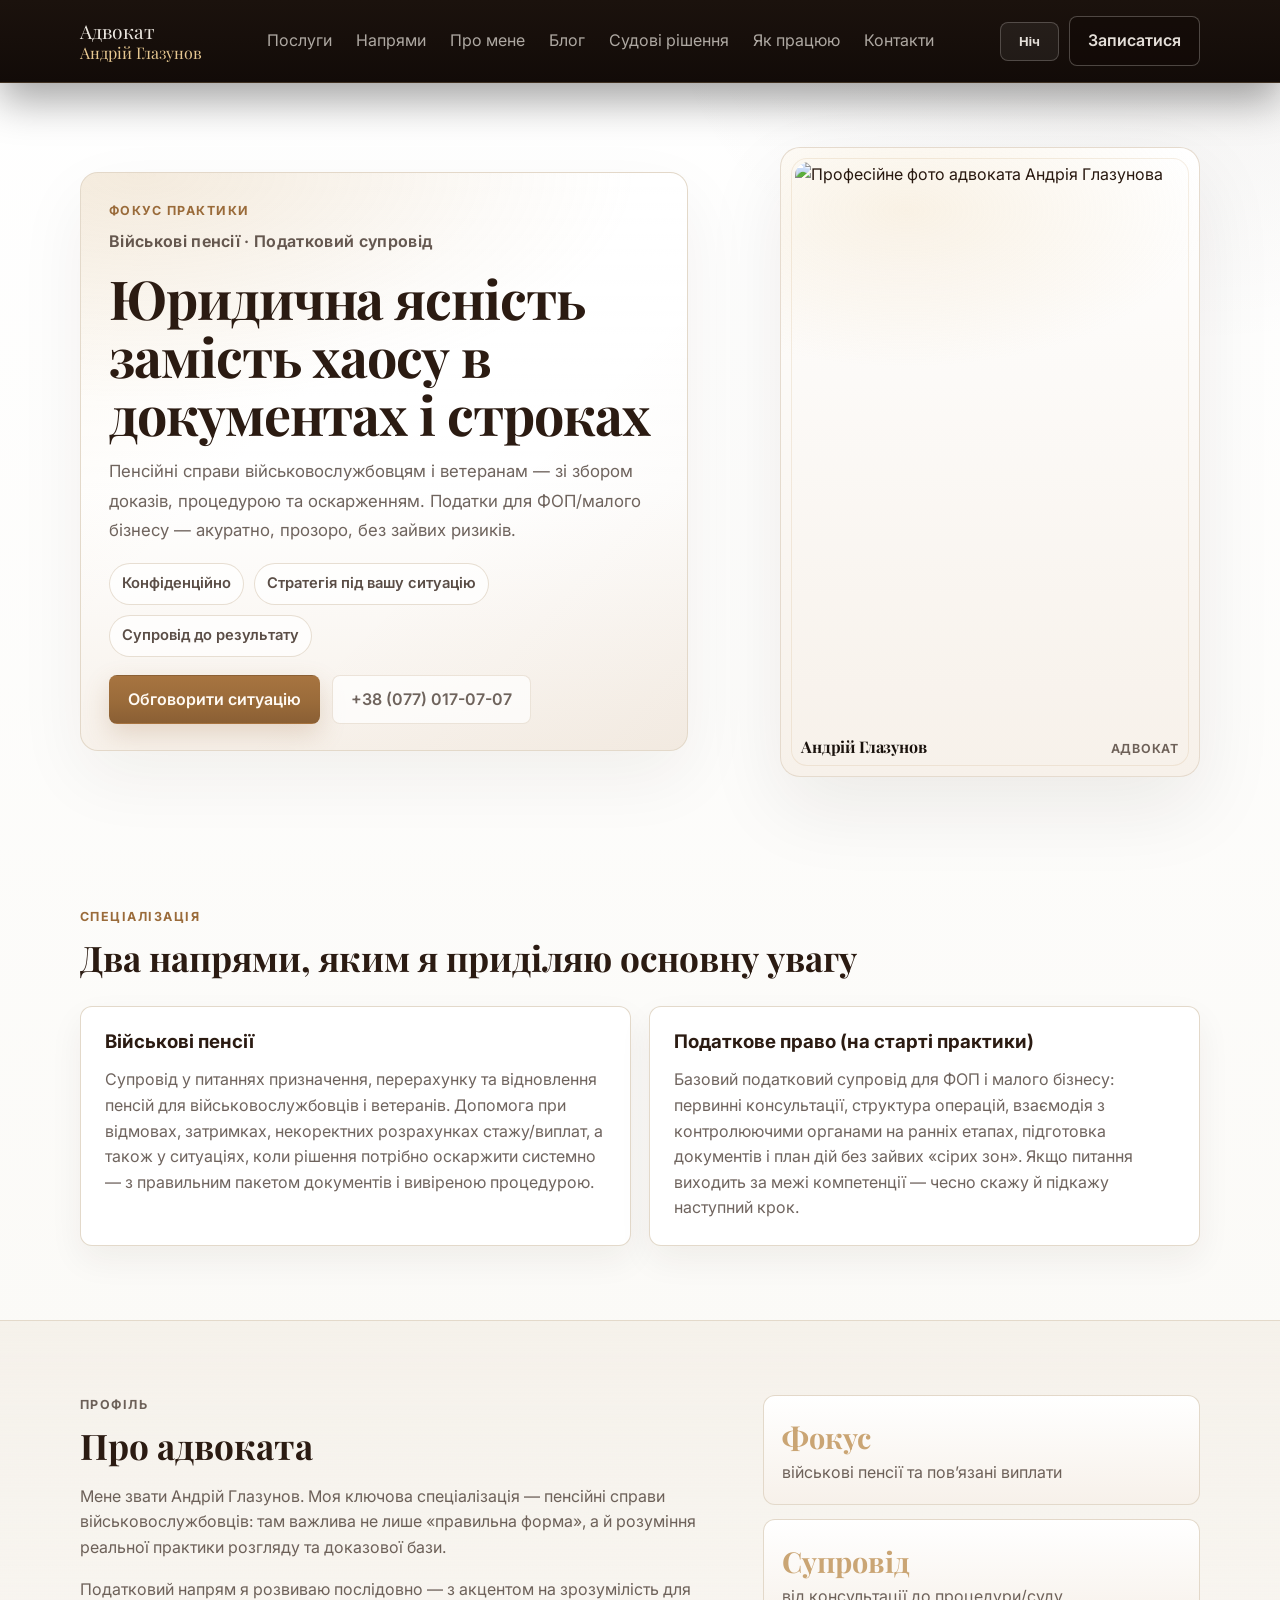
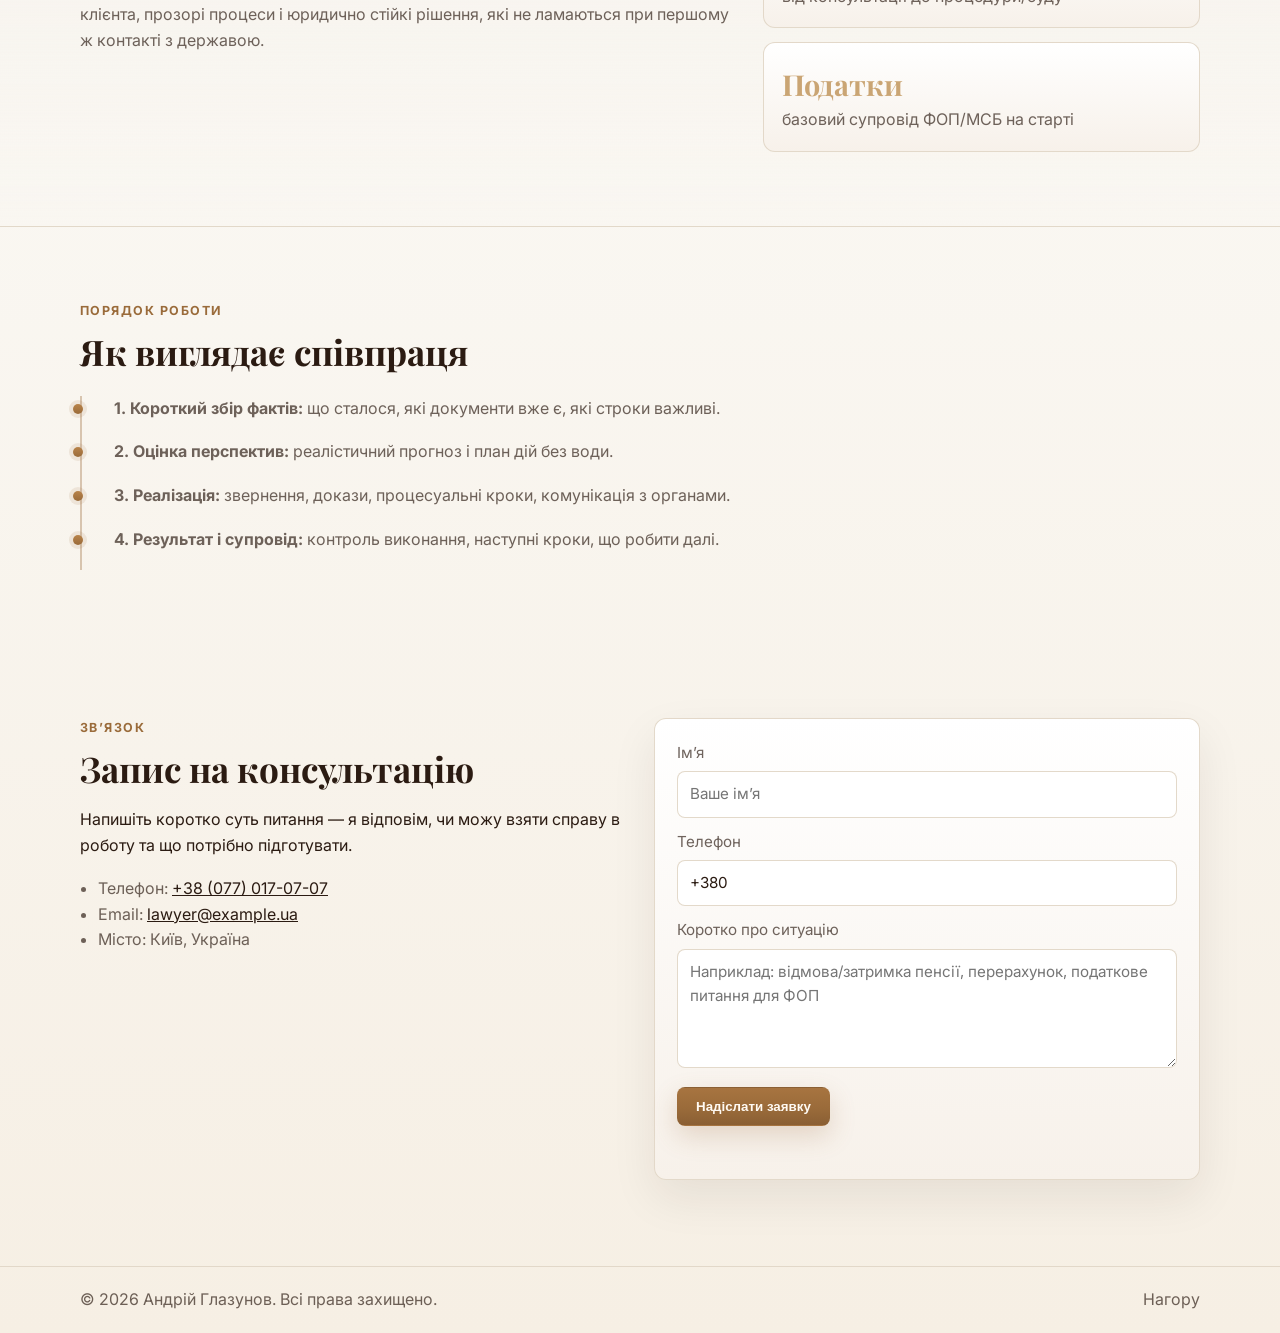
==== index.html @ c1f43078 "Add files via upload" ====
<!doctype html>
<html lang="uk">
<head>
  <meta charset="utf-8">
  <meta name="viewport" content="width=device-width, initial-scale=1">
  <title>Андрій Глазунов | Військові пенсії та податковий супровід</title>
  <meta name="description" content="Юридична допомога військовослужбовцям і ветеранам щодо пенсій, перерахунків і відмов Пенсійного фонду. Також — податковий супровід для ФОП та бізнесу на старті.">
  <link rel="preconnect" href="https://fonts.googleapis.com">
  <link rel="preconnect" href="https://fonts.gstatic.com" crossorigin>
  <link href="https://fonts.googleapis.com/css2?family=Inter:wght@400;500;600;700&family=Playfair+Display:wght@600;700&display=swap" rel="stylesheet">
  <link rel="stylesheet" href="styles.css">
</head>
<body class="theme-day">
  <header class="header">
    <div class="container nav">
      <a href="#top" class="brand">Адвокат<br><span>Андрій Глазунов</span></a>
      <nav class="menu">
        <a href="services.html">Послуги</a>
        <a href="#focus">Напрями</a>
        <a href="#about">Про мене</a>
        <a href="blog.html">Блог</a>
        <a href="court-decisions.html">Судові рішення</a>
        <a href="#process">Як працюю</a>
        <a href="#contact">Контакти</a>
      </nav>
      <div class="nav-actions">
        <button class="btn btn-toggle" id="theme-toggle" type="button" aria-pressed="false" title="Перемкнути тему">
          Ніч
        </button>
        <a class="btn btn-light" href="#contact">Записатися</a>
      </div>
    </div>
  </header>

  <main id="top">
    <section class="hero">
      <div class="container hero-grid">
        <div class="hero-copy">
          <div class="hero-panel">
            <p class="eyebrow">Фокус практики</p>
            <p class="hero-kicker">Військові пенсії · Податковий супровід</p>
            <h1 class="hero-title">Юридична ясність замість хаосу в документах і строках</h1>
            <p class="hero-subtitle">
              Пенсійні справи військовослужбовцям і ветеранам — зі збором доказів, процедурою та оскарженням.
              Податки для ФОП/малого бізнесу — акуратно, прозоро, без зайвих ризиків.
            </p>
            <div class="hero-chips" aria-label="Ключові акценти">
              <span class="chip">Конфіденційно</span>
              <span class="chip">Стратегія під вашу ситуацію</span>
              <span class="chip">Супровід до результату</span>
            </div>
            <div class="hero-actions">
              <a class="btn btn-primary" href="#contact">Обговорити ситуацію</a>
              <a class="btn btn-ghost" href="tel:+380770170707">+38 (077) 017-07-07</a>
            </div>
          </div>
        </div>
        <aside class="hero-visual" aria-label="Портрет адвоката">
          <div class="hero-frame">
            <img src="images/advocate.jpg" width="900" height="1125" loading="eager" fetchpriority="high" decoding="async" alt="Професійне фото адвоката Андрія Глазунова">
            <div class="hero-frame-caption">
              <span class="hero-frame-name">Андрій Глазунов</span>
              <span class="hero-frame-role">адвокат</span>
            </div>
          </div>
        </aside>
      </div>
    </section>

    <section class="section" id="focus">
      <div class="container">
        <p class="eyebrow">Спеціалізація</p>
        <h2>Два напрями, яким я приділяю основну увагу</h2>
        <div class="cards">
          <article class="card">
            <h3>Військові пенсії</h3>
            <p>
              Супровід у питаннях призначення, перерахунку та відновлення пенсій для військовослужбовців і ветеранів.
              Допомога при відмовах, затримках, некоректних розрахунках стажу/виплат, а також у ситуаціях,
              коли рішення потрібно оскаржити системно — з правильним пакетом документів і вивіреною процедурою.
            </p>
          </article>
          <article class="card">
            <h3>Податкове право (на старті практики)</h3>
            <p>
              Базовий податковий супровід для ФОП і малого бізнесу: первинні консультації, структура операцій,
              взаємодія з контролюючими органами на ранніх етапах, підготовка документів і план дій без зайвих «сірих зон».
              Якщо питання виходить за межі компетенції — чесно скажу й підкажу наступний крок.
            </p>
          </article>
        </div>
      </div>
    </section>

    <section class="section muted" id="about">
      <div class="container about-grid">
        <div class="about-copy">
          <p class="eyebrow">Профіль</p>
          <h2>Про адвоката</h2>
          <p>
            Мене звати Андрій Глазунов. Моя ключова спеціалізація — пенсійні справи військовослужбовців:
            там важлива не лише «правильна форма», а й розуміння реальної практики розгляду та доказової бази.
          </p>
          <p>
            Податковий напрям я розвиваю послідовно — з акцентом на зрозумілість для клієнта, прозорі процеси
            і юридично стійкі рішення, які не ламаються при першому ж контакті з державою.
          </p>
        </div>
        <div class="stats">
          <div>
            <strong>Фокус</strong>
            <span>військові пенсії та пов’язані виплати</span>
          </div>
          <div>
            <strong>Супровід</strong>
            <span>від консультації до процедури/суду</span>
          </div>
          <div>
            <strong>Податки</strong>
            <span>базовий супровід ФОП/МСБ на старті</span>
          </div>
        </div>
      </div>
    </section>

    <section class="section" id="process">
      <div class="container">
        <p class="eyebrow">Порядок роботи</p>
        <h2>Як виглядає співпраця</h2>
        <ol class="timeline">
          <li><strong>1. Короткий збір фактів:</strong> що сталося, які документи вже є, які строки важливі.</li>
          <li><strong>2. Оцінка перспектив:</strong> реалістичний прогноз і план дій без води.</li>
          <li><strong>3. Реалізація:</strong> звернення, докази, процесуальні кроки, комунікація з органами.</li>
          <li><strong>4. Результат і супровід:</strong> контроль виконання, наступні кроки, що робити далі.</li>
        </ol>
      </div>
    </section>

    <section class="section contact" id="contact">
      <div class="container contact-grid">
        <div>
          <p class="eyebrow">Звʼязок</p>
          <h2>Запис на консультацію</h2>
          <p>Напишіть коротко суть питання — я відповім, чи можу взяти справу в роботу та що потрібно підготувати.</p>
          <ul class="contacts">
            <li>Телефон: <a href="tel:+380770170707">+38 (077) 017-07-07</a></li>
            <li>Email: <a href="mailto:lawyer@example.ua">lawyer@example.ua</a></li>
            <li>Місто: Київ, Україна</li>
          </ul>
        </div>
        <form class="form" id="consultation-form">
          <label>
            Імʼя
            <input type="text" name="name" required placeholder="Ваше імʼя">
          </label>
          <label>
            Телефон
            <input type="tel" name="phone" required autocomplete="tel" inputmode="numeric" placeholder="7717070707">
          </label>
          <label>
            Коротко про ситуацію
            <textarea name="message" rows="4" placeholder="Наприклад: відмова/затримка пенсії, перерахунок, податкове питання для ФОП"></textarea>
          </label>
          <button class="btn btn-primary" type="submit">Надіслати заявку</button>
          <p class="form-note" id="form-note" aria-live="polite"></p>
        </form>
      </div>
    </section>
  </main>

  <footer class="footer">
    <div class="container footer-inner">
      <p>&copy; <span id="year"></span> Андрій Глазунов. Всі права захищено.</p>
      <a href="#top">Нагору</a>
    </div>
  </footer>

  <script src="script.js"></script>
</body>
</html>
---- styles.css ----
:root {
  color-scheme: light;
  --accent: #9a6b3a;
  --accent-hover: #b07a42;
  --accent-2: #caa574;
  --ring: rgba(154, 107, 58, 0.35);
}

/* Day: dark header + light page */
body.theme-day {
  color-scheme: light;

  --page-text: #2b1b12;
  --page-muted: rgba(43, 27, 18, 0.68);
  --page-line: rgba(226, 215, 200, 0.95);
  --page-ink: #1a120d;

  --bg-a: #ffffff;
  --bg-b: #fbfaf7;
  --bg-c: #f6efe4;
  --bg-spot-1: rgba(154, 107, 58, 0.14);
  --bg-spot-2: rgba(43, 27, 18, 0.06);

  --surface: #ffffff;
  --surface-2: #f7f1ea;
  --border: rgba(226, 215, 200, 0.95);
  --shadow: rgba(43, 27, 18, 0.08);
  --shadow-soft: rgba(43, 27, 18, 0.06);

  --muted-band: rgba(243, 238, 230, 0.75);

  --hdr-bg: linear-gradient(180deg, #1b120d 0%, #120b08 100%);
  --hdr-border: rgba(202, 165, 116, 0.22);
  --hdr-text: rgba(246, 241, 234, 0.92);
  --hdr-muted: rgba(246, 241, 234, 0.68);
  --hdr-brand: rgba(246, 241, 234, 0.96);
  --hdr-brand-accent: #e7c891;
  --hdr-scrim: rgba(18, 11, 8, 0.62);
}

/* Night: dark header + darker page (still “two-tone” vs header) */
body.theme-night {
  color-scheme: dark;

  --page-text: rgba(246, 241, 234, 0.92);
  --page-muted: rgba(246, 241, 234, 0.68);
  --page-line: rgba(202, 165, 116, 0.18);
  --page-ink: rgba(246, 241, 234, 0.96);

  --bg-a: #0f0c0a;
  --bg-b: #15100d;
  --bg-c: #1b140f;
  --bg-spot-1: rgba(231, 200, 145, 0.10);
  --bg-spot-2: rgba(0, 0, 0, 0.35);

  --surface: rgba(255, 255, 255, 0.06);
  --surface-2: rgba(255, 255, 255, 0.085);
  --border: rgba(202, 165, 116, 0.18);
  --shadow: rgba(0, 0, 0, 0.45);
  --shadow-soft: rgba(0, 0, 0, 0.35);

  --muted-band: rgba(255, 255, 255, 0.04);

  --hdr-bg: linear-gradient(180deg, #120b08 0%, #0b0705 100%);
  --hdr-border: rgba(202, 165, 116, 0.22);
  --hdr-text: rgba(246, 241, 234, 0.92);
  --hdr-muted: rgba(246, 241, 234, 0.66);
  --hdr-brand: rgba(246, 241, 234, 0.96);
  --hdr-brand-accent: #e7c891;
  --hdr-scrim: rgba(18, 11, 8, 0.72);
}

* {
  box-sizing: border-box;
}

html {
  scroll-behavior: smooth;
}

body {
  margin: 0;
  font-family: Inter, Arial, sans-serif;
  color: var(--page-text);
  background:
    radial-gradient(1200px 700px at 12% -10%, var(--bg-spot-1), transparent 55%),
    radial-gradient(900px 600px at 92% 0%, var(--bg-spot-2), transparent 58%),
    linear-gradient(180deg, var(--bg-a) 0%, var(--bg-b) 46%, var(--bg-c) 100%);
  line-height: 1.6;
}

.container {
  width: min(1120px, calc(100% - 40px));
  margin: 0 auto;
}

.header {
  position: sticky;
  top: 0;
  z-index: 20;
  background: var(--hdr-bg);
  border-bottom: 1px solid var(--hdr-border);
  box-shadow: 0 18px 40px rgba(0, 0, 0, 0.35);
}

.nav {
  display: flex;
  align-items: center;
  justify-content: space-between;
  gap: 24px;
  min-height: 82px;
}

.brand {
  color: var(--hdr-brand);
  text-decoration: none;
  font-family: "Playfair Display", Georgia, serif;
  line-height: 1.05;
  font-size: 1.2rem;
}

.brand span {
  color: var(--hdr-brand-accent);
  font-size: 1rem;
}

.menu {
  display: flex;
  gap: 24px;
}

.header .menu a {
  color: var(--hdr-muted);
  text-decoration: none;
  transition: color 0.2s ease;
}

.header .menu a:hover {
  color: var(--hdr-text);
}

.footer a {
  color: var(--page-muted);
  text-decoration: none;
  transition: color 0.2s ease;
}

.footer a:hover {
  color: var(--page-ink);
}

.btn {
  display: inline-flex;
  align-items: center;
  justify-content: center;
  border-radius: 8px;
  border: 1px solid transparent;
  text-decoration: none;
  font-weight: 600;
  padding: 11px 18px;
  transition: all 0.2s ease;
  cursor: pointer;
}

.nav-actions {
  display: flex;
  align-items: center;
  gap: 10px;
  flex: 0 0 auto;
}

.btn-primary {
  background: linear-gradient(180deg, #a77440 0%, var(--accent) 55%, #8a5f34 100%);
  color: #fffaf3;
  box-shadow: 0 10px 26px rgba(154, 107, 58, 0.22);
}

.btn-primary:hover {
  background: linear-gradient(180deg, #b8834a 0%, var(--accent-hover) 55%, #965f33 100%);
}

.btn-light {
  border-color: rgba(154, 107, 58, 0.35);
  color: var(--page-ink);
  background: rgba(255, 255, 255, 0.55);
}

.btn-light:hover,
.btn-ghost:hover {
  border-color: rgba(154, 107, 58, 0.65);
  color: var(--accent);
}

.btn-ghost {
  border-color: color-mix(in srgb, var(--page-line) 70%, transparent);
  color: var(--page-muted);
  background: color-mix(in srgb, var(--surface) 70%, transparent);
}

.header .btn-light {
  border-color: rgba(246, 241, 234, 0.26);
  color: var(--hdr-text);
  background: var(--hdr-scrim);
}

.header .btn-light:hover {
  border-color: rgba(231, 200, 145, 0.45);
  color: var(--hdr-text);
}

.btn-toggle {
  border-color: rgba(246, 241, 234, 0.22);
  color: var(--hdr-text);
  background: rgba(255, 255, 255, 0.06);
}

.btn-toggle:hover {
  border-color: rgba(231, 200, 145, 0.45);
}

.btn-toggle:focus-visible {
  outline: 2px solid rgba(231, 200, 145, 0.55);
  outline-offset: 2px;
}

.hero {
  padding: 64px 0 56px;
}

.hero-grid {
  display: grid;
  grid-template-columns: 1.15fr 0.85fr;
  gap: 34px;
  align-items: center;
}

.hero-copy {
  min-width: 0;
}

.hero-panel {
  position: relative;
  padding: 28px 28px 26px;
  border-radius: 18px;
  border: 1px solid var(--border);
  background:
    radial-gradient(900px 420px at 10% 0%, color-mix(in srgb, var(--accent-2) 18%, transparent), transparent 55%),
    linear-gradient(180deg, color-mix(in srgb, var(--surface) 92%, transparent) 0%, var(--surface) 55%, var(--surface-2) 100%);
  box-shadow: 0 26px 70px var(--shadow-soft);
  overflow: hidden;
}

.hero-panel::before {
  content: "";
  position: absolute;
  inset: 0;
  pointer-events: none;
  background: linear-gradient(135deg, rgba(231, 200, 145, 0.22), transparent 38%, transparent 62%, rgba(154, 107, 58, 0.10));
  opacity: 0.55;
}

.hero-panel > * {
  position: relative;
}

.hero-kicker {
  margin: -2px 0 14px;
  color: color-mix(in srgb, var(--page-text) 72%, transparent);
  font-weight: 650;
  letter-spacing: 0.02em;
}

.hero-title {
  margin: 0 0 14px;
  font-family: "Playfair Display", Georgia, serif;
  font-weight: 700;
  line-height: 1.08;
  font-size: clamp(2.2rem, 4.2vw, 3.7rem);
  letter-spacing: -0.02em;
}

.hero-subtitle {
  margin: 0 0 18px;
  max-width: 62ch;
  color: var(--page-muted);
  font-size: 1.05rem;
  line-height: 1.75;
}

.hero-chips {
  display: flex;
  flex-wrap: wrap;
  gap: 10px;
  margin: 0 0 18px;
}

.chip {
  display: inline-flex;
  align-items: center;
  gap: 8px;
  padding: 8px 12px;
  border-radius: 999px;
  border: 1px solid color-mix(in srgb, var(--border) 85%, transparent);
  background: color-mix(in srgb, var(--surface) 70%, transparent);
  color: color-mix(in srgb, var(--page-text) 78%, transparent);
  font-size: 0.92rem;
  font-weight: 600;
}

.hero-visual {
  justify-self: end;
  width: min(420px, 100%);
}

.hero-frame {
  position: relative;
  padding: 14px;
  border-radius: 20px;
  border: 1px solid color-mix(in srgb, var(--border) 90%, transparent);
  background:
    radial-gradient(500px 260px at 30% 10%, rgba(231, 200, 145, 0.22), transparent 60%),
    linear-gradient(180deg, var(--surface) 0%, var(--surface-2) 100%);
  box-shadow: 0 30px 80px var(--shadow);
}

.hero-frame::after {
  content: "";
  position: absolute;
  inset: 10px;
  border-radius: 16px;
  pointer-events: none;
  box-shadow: inset 0 0 0 1px color-mix(in srgb, var(--accent-2) 35%, transparent);
  opacity: 0.55;
}

.hero-frame img {
  display: block;
  width: 100%;
  height: min(560px, 72vh);
  object-fit: cover;
  object-position: center 18%;
  border-radius: 14px;
  filter: saturate(0.95) contrast(1.03);
}

.hero-frame-caption {
  display: flex;
  align-items: baseline;
  justify-content: space-between;
  gap: 12px;
  margin-top: 12px;
  padding: 0 6px 2px;
}

.hero-frame-name {
  font-family: "Playfair Display", Georgia, serif;
  font-weight: 700;
  letter-spacing: -0.01em;
  color: var(--page-ink);
}

.hero-frame-role {
  color: var(--page-muted);
  font-weight: 650;
  letter-spacing: 0.06em;
  text-transform: uppercase;
  font-size: 0.78rem;
}

.eyebrow {
  margin: 0 0 10px;
  color: var(--accent);
  letter-spacing: 0.12em;
  text-transform: uppercase;
  font-size: 0.78rem;
  font-weight: 700;
}

.services-intro h2 {
  margin-bottom: 12px;
}

.services-lead {
  max-width: 74ch;
  color: var(--page-muted);
  margin: 0;
}

.services-cards {
  margin-top: 22px;
}

.services-cards .card h3 {
  color: var(--page-ink);
}

h1,
h2,
h3 {
  margin: 0 0 14px;
  line-height: 1.22;
}

h1,
h2 {
  font-family: "Playfair Display", Georgia, serif;
  font-weight: 700;
}

h1 {
  font-size: clamp(2rem, 3.6vw, 3.3rem);
}

h2 {
  font-size: clamp(1.5rem, 2.8vw, 2.2rem);
}

.lead {
  max-width: 58ch;
  color: var(--page-muted);
  margin-bottom: 26px;
}

.hero-actions {
  display: flex;
  flex-wrap: wrap;
  gap: 12px;
}

.section {
  padding: 74px 0;
}

.muted {
  background: linear-gradient(180deg, var(--muted-band) 0%, transparent 100%);
  border-top: 1px solid var(--page-line);
  border-bottom: 1px solid var(--page-line);
}

.cards {
  margin-top: 26px;
  display: grid;
  grid-template-columns: repeat(2, 1fr);
  gap: 18px;
}

.card {
  padding: 24px;
  border: 1px solid var(--border);
  border-radius: 12px;
  background: var(--surface);
  box-shadow: 0 14px 34px var(--shadow-soft);
}

.card p {
  margin: 0;
  color: var(--page-muted);
}

.about-grid {
  display: grid;
  grid-template-columns: 1.2fr 0.8fr;
  gap: 28px;
}

.about-grid p,
.about-copy p {
  color: var(--page-muted);
}

.stats {
  display: grid;
  gap: 14px;
}

.stats div {
  background: linear-gradient(180deg, var(--surface) 0%, var(--surface-2) 100%);
  border: 1px solid var(--border);
  border-radius: 12px;
  padding: 18px;
}

.stats strong {
  display: block;
  font-size: 1.8rem;
  font-family: "Playfair Display", Georgia, serif;
  color: var(--accent-2);
}

.stats span {
  color: var(--page-muted);
}

.timeline {
  margin: 22px 0 0;
  padding-left: 0;
  list-style: none;
  border-left: 2px solid var(--ring);
}

.timeline li {
  position: relative;
  margin-left: 14px;
  padding: 0 0 18px 18px;
  color: var(--page-muted);
}

.timeline li::before {
  content: "";
  position: absolute;
  left: -23px;
  top: 8px;
  width: 10px;
  height: 10px;
  border-radius: 50%;
  background: linear-gradient(180deg, #b8834a 0%, var(--accent) 100%);
  box-shadow: 0 0 0 4px rgba(154, 107, 58, 0.12);
}

.contact {
  padding-bottom: 86px;
}

.contact-grid {
  display: grid;
  grid-template-columns: 1fr 1fr;
  gap: 28px;
}

.contacts {
  margin: 18px 0 0;
  padding-left: 18px;
  color: var(--page-muted);
}

.contacts a {
  color: var(--page-text);
}

.form {
  background: linear-gradient(180deg, var(--surface) 0%, var(--surface-2) 100%);
  border: 1px solid var(--border);
  border-radius: 12px;
  padding: 22px;
  box-shadow: 0 18px 46px var(--shadow);
}

.form label {
  display: block;
  color: var(--page-muted);
  font-size: 0.95rem;
  margin-bottom: 12px;
}

input,
textarea {
  margin-top: 6px;
  width: 100%;
  background: var(--surface);
  border: 1px solid var(--border);
  color: var(--page-text);
  border-radius: 8px;
  padding: 10px 12px;
  font: inherit;
}

input:focus,
textarea:focus {
  border-color: var(--accent);
  outline: none;
}

.form-note {
  min-height: 1.2rem;
  margin: 12px 0 0;
  font-size: 0.92rem;
  color: var(--page-muted);
}

.footer {
  border-top: 1px solid var(--page-line);
  padding: 20px 0;
}

.footer-inner {
  display: flex;
  align-items: center;
  justify-content: space-between;
  gap: 16px;
}

.footer p {
  margin: 0;
  color: var(--page-muted);
}

.menu a.menu-active {
  color: var(--hdr-text);
  position: relative;
}

.menu a.menu-active::after {
  content: "";
  position: absolute;
  left: 0;
  right: 0;
  bottom: -8px;
  height: 2px;
  border-radius: 999px;
  background: linear-gradient(90deg, transparent, var(--accent-2), transparent);
}

.blog-main {
  min-height: 70vh;
}

.blog-hero {
  padding-bottom: 24px;
}

.blog-title {
  margin: 0 0 12px;
  font-family: "Playfair Display", Georgia, serif;
  font-size: clamp(2rem, 3.8vw, 3.2rem);
}

.blog-lead {
  max-width: 70ch;
  margin: 0;
  color: var(--page-muted);
}

.blog-grid {
  display: grid;
  grid-template-columns: repeat(2, 1fr);
  gap: 20px;
}

.blog-card {
  background: linear-gradient(180deg, var(--surface) 0%, var(--surface-2) 100%);
  border: 1px solid var(--border);
  border-radius: 14px;
  padding: 24px;
  box-shadow: 0 14px 34px var(--shadow-soft);
}

.blog-card h2 {
  margin: 0 0 10px;
  font-size: clamp(1.2rem, 2.3vw, 1.55rem);
}

.blog-card p {
  margin: 0 0 12px;
  color: var(--page-muted);
}

.blog-meta {
  margin: 0 0 8px;
  font-size: 0.86rem;
  letter-spacing: 0.06em;
  text-transform: uppercase;
  color: var(--accent);
  font-weight: 700;
}

.blog-link {
  color: var(--accent);
  text-decoration: none;
  font-weight: 700;
}

.blog-link:hover {
  color: var(--accent-hover);
}

.article-main {
  min-height: 70vh;
}

.article-wrap {
  max-width: 840px;
  background: linear-gradient(180deg, var(--surface) 0%, var(--surface-2) 100%);
  border: 1px solid var(--border);
  border-radius: 16px;
  padding: 26px;
  box-shadow: 0 18px 46px var(--shadow-soft);
}

.article-title {
  margin: 0 0 14px;
  font-family: "Playfair Display", Georgia, serif;
  font-size: clamp(1.9rem, 3.6vw, 3rem);
  line-height: 1.2;
  color: var(--page-ink);
}

.article-lead {
  margin: 0 0 20px;
  color: var(--page-muted);
  font-size: 1.06rem;
}

.article-wrap h2 {
  margin: 22px 0 8px;
  font-size: clamp(1.15rem, 2.2vw, 1.45rem);
}

.article-wrap p {
  margin: 0 0 8px;
  color: var(--page-muted);
}

.article-actions {
  margin-top: 22px;
  display: flex;
  gap: 10px;
  flex-wrap: wrap;
}

.services-main {
  min-height: 70vh;
}

.services-hero {
  padding-bottom: 24px;
}

.services-title {
  margin: 0 0 12px;
  font-family: "Playfair Display", Georgia, serif;
  font-size: clamp(2rem, 3.8vw, 3.2rem);
}

.services-section {
  padding-top: 8px;
}

.services-grid {
  display: grid;
  grid-template-columns: repeat(2, 1fr);
  gap: 20px;
}

.service-card {
  background: linear-gradient(180deg, var(--surface) 0%, var(--surface-2) 100%);
}

.service-card h2 {
  margin: 0 0 10px;
  font-size: clamp(1.2rem, 2.3vw, 1.55rem);
}

.service-card p {
  color: var(--page-muted);
}

.service-list {
  margin: 14px 0 0;
  padding-left: 20px;
  color: var(--page-muted);
}

.service-list li {
  margin-bottom: 7px;
}

.decisions-main {
  min-height: 70vh;
}

.decisions-grid {
  display: grid;
  grid-template-columns: repeat(2, 1fr);
  gap: 20px;
}

.decision-card h2 {
  margin: 0 0 10px;
  font-size: clamp(1.15rem, 2.2vw, 1.45rem);
}

.decision-card p {
  margin: 0 0 12px;
  color: var(--page-muted);
}

.services-cta {
  margin-top: 24px;
  padding: 22px;
  border: 1px solid var(--border);
  border-radius: 14px;
  background: linear-gradient(180deg, var(--surface) 0%, var(--surface-2) 100%);
  box-shadow: 0 14px 34px var(--shadow-soft);
  display: flex;
  align-items: center;
  justify-content: space-between;
  gap: 14px;
  flex-wrap: wrap;
}

.services-cta p {
  margin: 0;
  color: var(--page-muted);
  max-width: 70ch;
}

@media (max-width: 920px) {
  .menu {
    display: none;
  }

  .nav-actions {
    margin-left: auto;
  }

  .hero-grid,
  .about-grid,
  .contact-grid {
    grid-template-columns: 1fr;
  }

  .hero-visual {
    justify-self: stretch;
    width: 100%;
  }

  .hero-panel {
    padding: 22px 20px 20px;
  }

  .hero-frame img {
    height: 460px;
  }

  .cards {
    grid-template-columns: 1fr;
  }

  .blog-grid {
    grid-template-columns: 1fr;
  }

  .article-wrap {
    padding: 20px;
  }

  .services-grid {
    grid-template-columns: 1fr;
  }

  .decisions-grid {
    grid-template-columns: 1fr;
  }
}
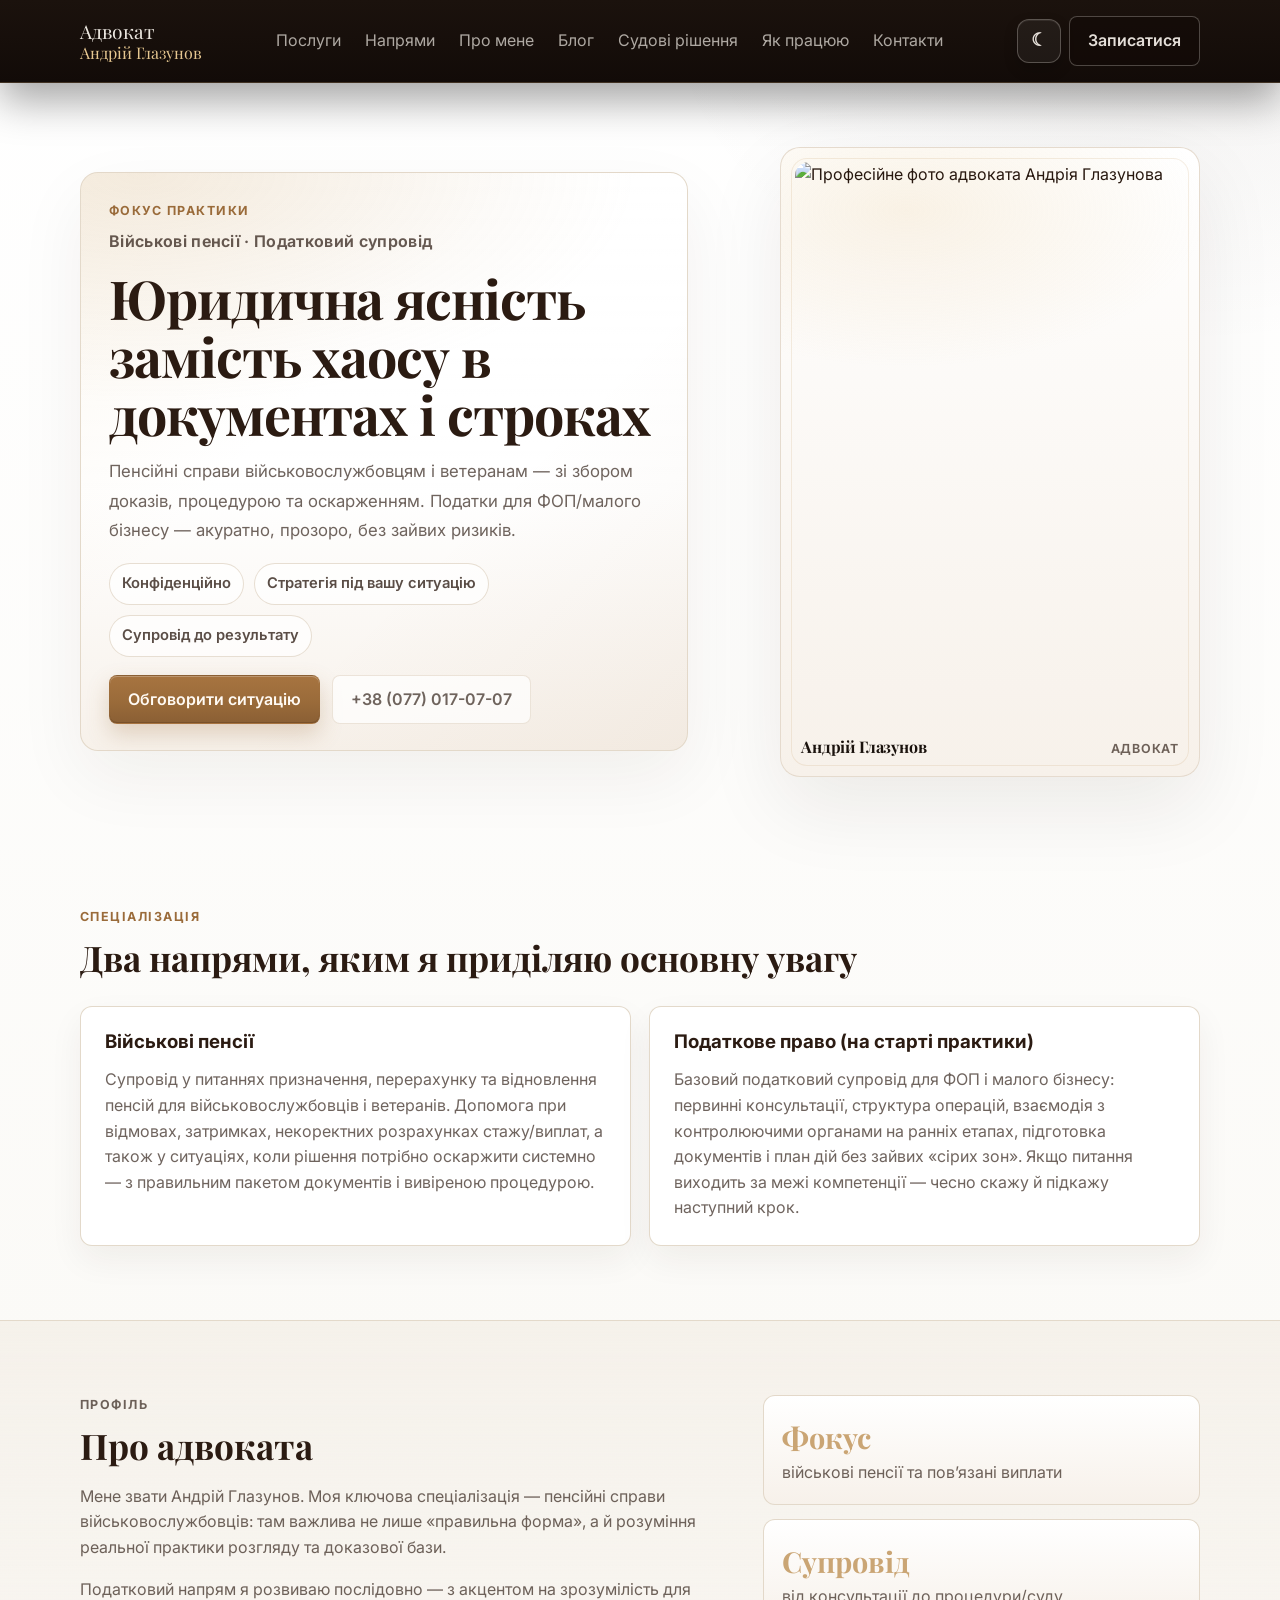
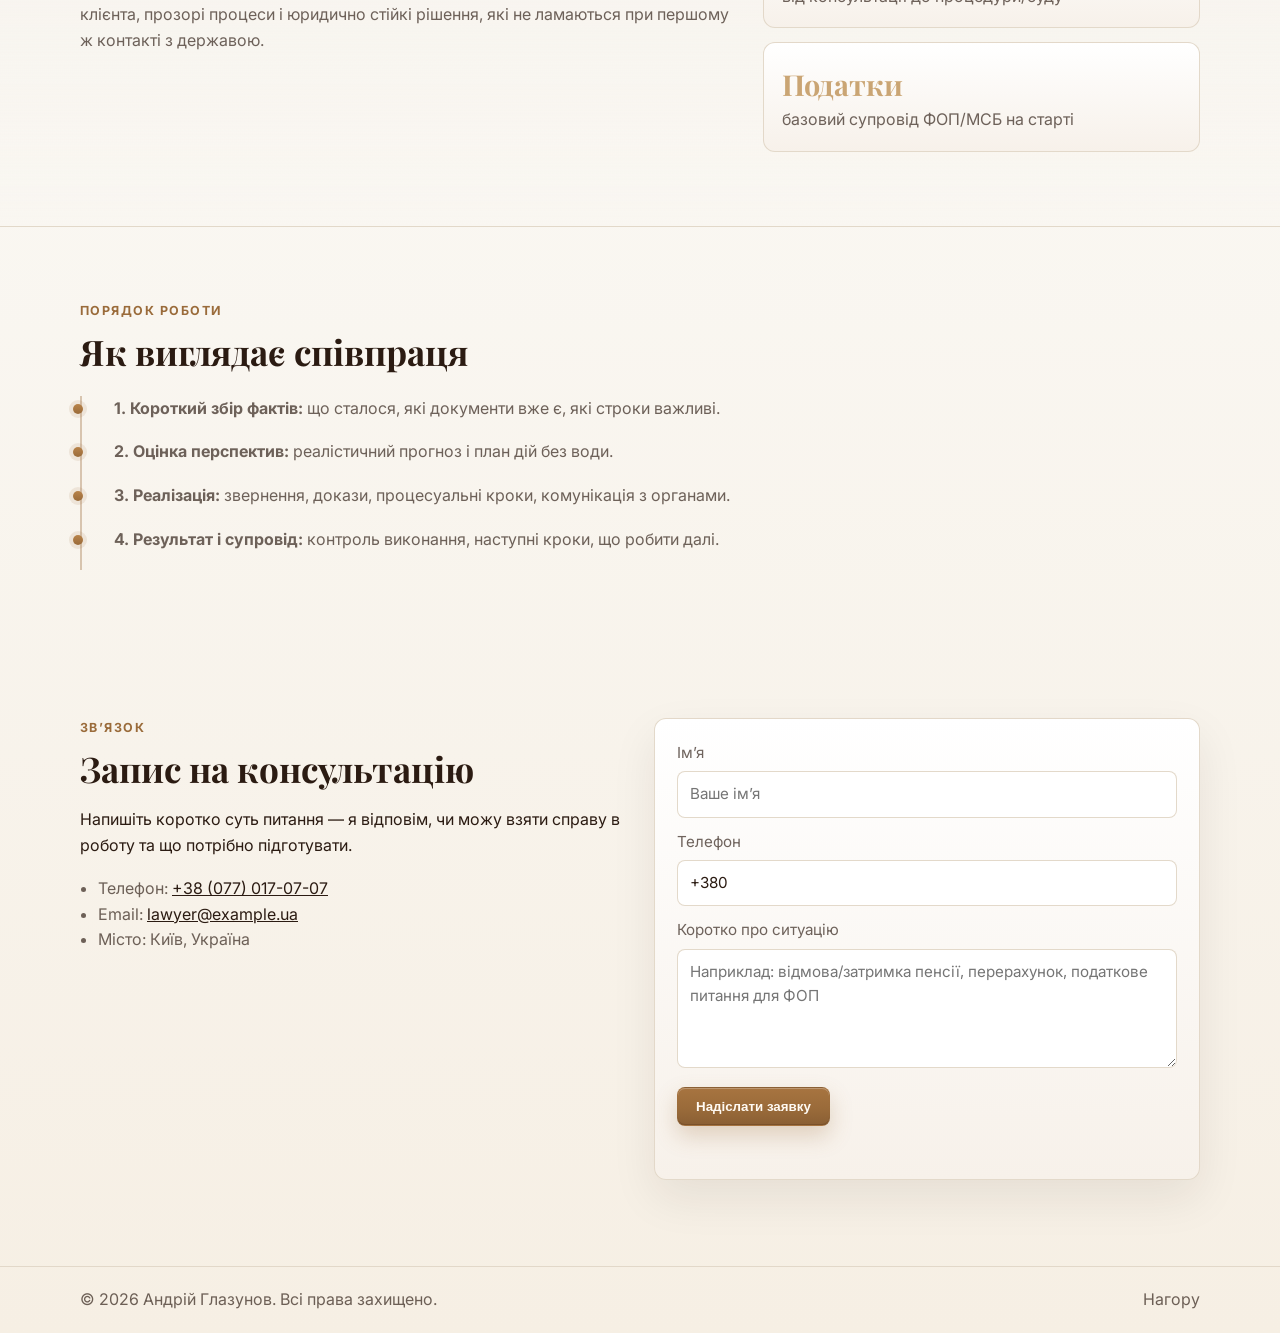
==== commit ab592df2: "Add files via upload" ====
--- a/index.html
+++ b/index.html
@@ -14,20 +14,21 @@
   <header class="header">
     <div class="container nav">
       <a href="#top" class="brand">Адвокат<br><span>Андрій Глазунов</span></a>
-      <nav class="menu">
+      <nav class="menu" id="site-menu">
         <a href="services.html">Послуги</a>
-        <a href="#focus">Напрями</a>
-        <a href="#about">Про мене</a>
+        <a href="directions.html">Напрями</a>
+        <a href="about.html">Про мене</a>
         <a href="blog.html">Блог</a>
         <a href="court-decisions.html">Судові рішення</a>
-        <a href="#process">Як працюю</a>
-        <a href="#contact">Контакти</a>
+        <a href="process.html">Як працюю</a>
+        <a href="contact.html">Контакти</a>
       </nav>
+      <button class="menu-toggle" type="button" aria-label="Відкрити меню" aria-expanded="false" aria-controls="site-menu">⋯</button>
       <div class="nav-actions">
         <button class="btn btn-toggle" id="theme-toggle" type="button" aria-pressed="false" title="Перемкнути тему">
           Ніч
         </button>
-        <a class="btn btn-light" href="#contact">Записатися</a>
+        <a class="btn btn-light" href="contact.html">Записатися</a>
       </div>
     </div>
   </header>
@@ -161,6 +162,12 @@
             Коротко про ситуацію
             <textarea name="message" rows="4" placeholder="Наприклад: відмова/затримка пенсії, перерахунок, податкове питання для ФОП"></textarea>
           </label>
+          <div class="hp-field" aria-hidden="true">
+            <label>
+              Ваш сайт
+              <input type="text" name="website" tabindex="-1" autocomplete="off" placeholder="Залиште поле порожнім">
+            </label>
+          </div>
           <button class="btn btn-primary" type="submit">Надіслати заявку</button>
           <p class="form-note" id="form-note" aria-live="polite"></p>
         </form>
--- a/styles.css
+++ b/styles.css
@@ -104,10 +104,10 @@
 }
 
 .nav {
-  display: flex;
+  display: grid;
+  grid-template-columns: auto 1fr auto;
   align-items: center;
-  justify-content: space-between;
-  gap: 24px;
+  column-gap: 22px;
   min-height: 82px;
 }
 
@@ -126,7 +126,41 @@
 
 .menu {
   display: flex;
+  align-items: center;
+  justify-content: center;
+  min-width: 0;
+  flex-wrap: wrap;
   gap: 24px;
+}
+
+.menu-toggle {
+  display: none;
+  width: 42px;
+  height: 42px;
+  border-radius: 10px;
+  border: 1px solid rgba(246, 241, 234, 0.22);
+  background: rgba(255, 255, 255, 0.06);
+  color: var(--hdr-text);
+  align-items: center;
+  justify-content: center;
+  font-size: 1.3rem;
+  line-height: 1;
+  cursor: pointer;
+  transition: transform 0.24s ease, box-shadow 0.24s ease, border-color 0.24s ease;
+}
+
+.menu-toggle:hover {
+  border-color: rgba(231, 200, 145, 0.45);
+  transform: translateY(-2px) scale(1.02);
+  box-shadow:
+    0 12px 24px rgba(0, 0, 0, 0.28),
+    inset 0 1px 0 rgba(255, 255, 255, 0.24),
+    inset 0 -1px 0 rgba(0, 0, 0, 0.22);
+}
+
+.menu-toggle:focus-visible {
+  outline: 2px solid rgba(231, 200, 145, 0.55);
+  outline-offset: 2px;
 }
 
 .header .menu a {
@@ -158,25 +192,36 @@
   text-decoration: none;
   font-weight: 600;
   padding: 11px 18px;
-  transition: all 0.2s ease;
+  transition: transform 0.24s ease, box-shadow 0.24s ease, border-color 0.24s ease, filter 0.24s ease, background 0.24s ease, color 0.24s ease;
   cursor: pointer;
+  transform: translateY(0) scale(1);
 }
 
 .nav-actions {
   display: flex;
   align-items: center;
-  gap: 10px;
+  justify-content: flex-end;
+  gap: 8px;
   flex: 0 0 auto;
 }
 
 .btn-primary {
   background: linear-gradient(180deg, #a77440 0%, var(--accent) 55%, #8a5f34 100%);
   color: #fffaf3;
-  box-shadow: 0 10px 26px rgba(154, 107, 58, 0.22);
+  box-shadow:
+    0 10px 22px rgba(154, 107, 58, 0.26),
+    inset 0 1px 0 rgba(255, 255, 255, 0.25),
+    inset 0 -1px 0 rgba(78, 45, 20, 0.28);
 }
 
 .btn-primary:hover {
   background: linear-gradient(180deg, #b8834a 0%, var(--accent-hover) 55%, #965f33 100%);
+  transform: translateY(-2px) scale(1.01);
+  box-shadow:
+    0 16px 32px rgba(154, 107, 58, 0.35),
+    0 4px 10px rgba(0, 0, 0, 0.18),
+    inset 0 1px 0 rgba(255, 255, 255, 0.35),
+    inset 0 -1px 0 rgba(78, 45, 20, 0.34);
 }
 
 .btn-light {
@@ -189,6 +234,11 @@
 .btn-ghost:hover {
   border-color: rgba(154, 107, 58, 0.65);
   color: var(--accent);
+  transform: translateY(-2px) scale(1.01);
+  box-shadow:
+    0 14px 28px var(--shadow-soft),
+    inset 0 1px 0 rgba(255, 255, 255, 0.32),
+    inset 0 -1px 0 rgba(0, 0, 0, 0.08);
 }
 
 .btn-ghost {
@@ -206,21 +256,58 @@
 .header .btn-light:hover {
   border-color: rgba(231, 200, 145, 0.45);
   color: var(--hdr-text);
+  transform: translateY(-2px) scale(1.01);
+  box-shadow:
+    0 14px 28px rgba(0, 0, 0, 0.28),
+    inset 0 1px 0 rgba(255, 255, 255, 0.22),
+    inset 0 -1px 0 rgba(0, 0, 0, 0.25);
 }
 
 .btn-toggle {
-  border-color: rgba(246, 241, 234, 0.22);
+  width: 44px;
+  min-width: 44px;
+  height: 44px;
+  padding: 0;
+  border-radius: 12px;
+  border-color: rgba(246, 241, 234, 0.26);
   color: var(--hdr-text);
-  background: rgba(255, 255, 255, 0.06);
+  font-size: 1.12rem;
+  font-weight: 700;
+  line-height: 1;
+  background: rgba(255, 255, 255, 0.05);
+  box-shadow:
+    inset 0 1px 0 rgba(255, 255, 255, 0.08),
+    0 6px 14px rgba(0, 0, 0, 0.2);
+}
+
+.btn-toggle[aria-pressed="true"] {
+  background: rgba(231, 200, 145, 0.14);
+  border-color: rgba(231, 200, 145, 0.48);
+  color: #f9deb0;
+  box-shadow:
+    inset 0 1px 0 rgba(255, 255, 255, 0.12),
+    0 8px 18px rgba(0, 0, 0, 0.24);
 }
 
 .btn-toggle:hover {
   border-color: rgba(231, 200, 145, 0.45);
+  transform: translateY(-1px);
+  box-shadow:
+    0 10px 20px rgba(0, 0, 0, 0.24),
+    inset 0 1px 0 rgba(255, 255, 255, 0.1);
 }
 
 .btn-toggle:focus-visible {
   outline: 2px solid rgba(231, 200, 145, 0.55);
   outline-offset: 2px;
+}
+
+.btn:active,
+.menu-toggle:active {
+  transform: translateY(0) scale(0.99);
+  box-shadow:
+    inset 0 2px 6px rgba(0, 0, 0, 0.18),
+    0 4px 10px rgba(0, 0, 0, 0.16);
 }
 
 .hero {
@@ -575,6 +662,18 @@
   margin: 12px 0 0;
   font-size: 0.92rem;
   color: var(--page-muted);
+}
+
+.hp-field {
+  position: absolute;
+  width: 1px;
+  height: 1px;
+  padding: 0;
+  margin: -1px;
+  overflow: hidden;
+  clip: rect(0, 0, 0, 0);
+  white-space: nowrap;
+  border: 0;
 }
 
 .footer {
@@ -796,6 +895,8 @@
   justify-content: space-between;
   gap: 14px;
   flex-wrap: wrap;
+  width: min(1120px, calc(100% - 40px));
+  margin: 2rem auto 0;
 }
 
 .services-cta p {
@@ -805,12 +906,54 @@
 }
 
 @media (max-width: 920px) {
+  .nav {
+    grid-template-columns: 1fr auto auto;
+    position: relative;
+    align-items: center;
+    min-height: 72px;
+    padding: 12px 0;
+    column-gap: 10px;
+  }
+
   .menu {
     display: none;
+    position: absolute;
+    top: calc(100% + 8px);
+    right: 0;
+    z-index: 25;
+    width: min(320px, calc(100vw - 40px));
+    flex-direction: column;
+    gap: 2px;
+    padding: 10px;
+    border: 1px solid var(--hdr-border);
+    border-radius: 12px;
+    background: var(--hdr-bg);
+    box-shadow: 0 18px 40px rgba(0, 0, 0, 0.35);
+  }
+
+  .menu.is-open {
+    display: flex;
+  }
+
+  .header .menu a {
+    padding: 8px 10px;
+    border-radius: 8px;
+  }
+
+  .header .menu a:hover {
+    background: rgba(255, 255, 255, 0.06);
   }
 
   .nav-actions {
-    margin-left: auto;
+    margin-left: 0;
+  }
+
+  .menu-toggle {
+    display: inline-flex;
+  }
+
+  .header .btn-light {
+    display: none;
   }
 
   .hero-grid,
@@ -851,4 +994,4 @@
   .decisions-grid {
     grid-template-columns: 1fr;
   }
-}+}
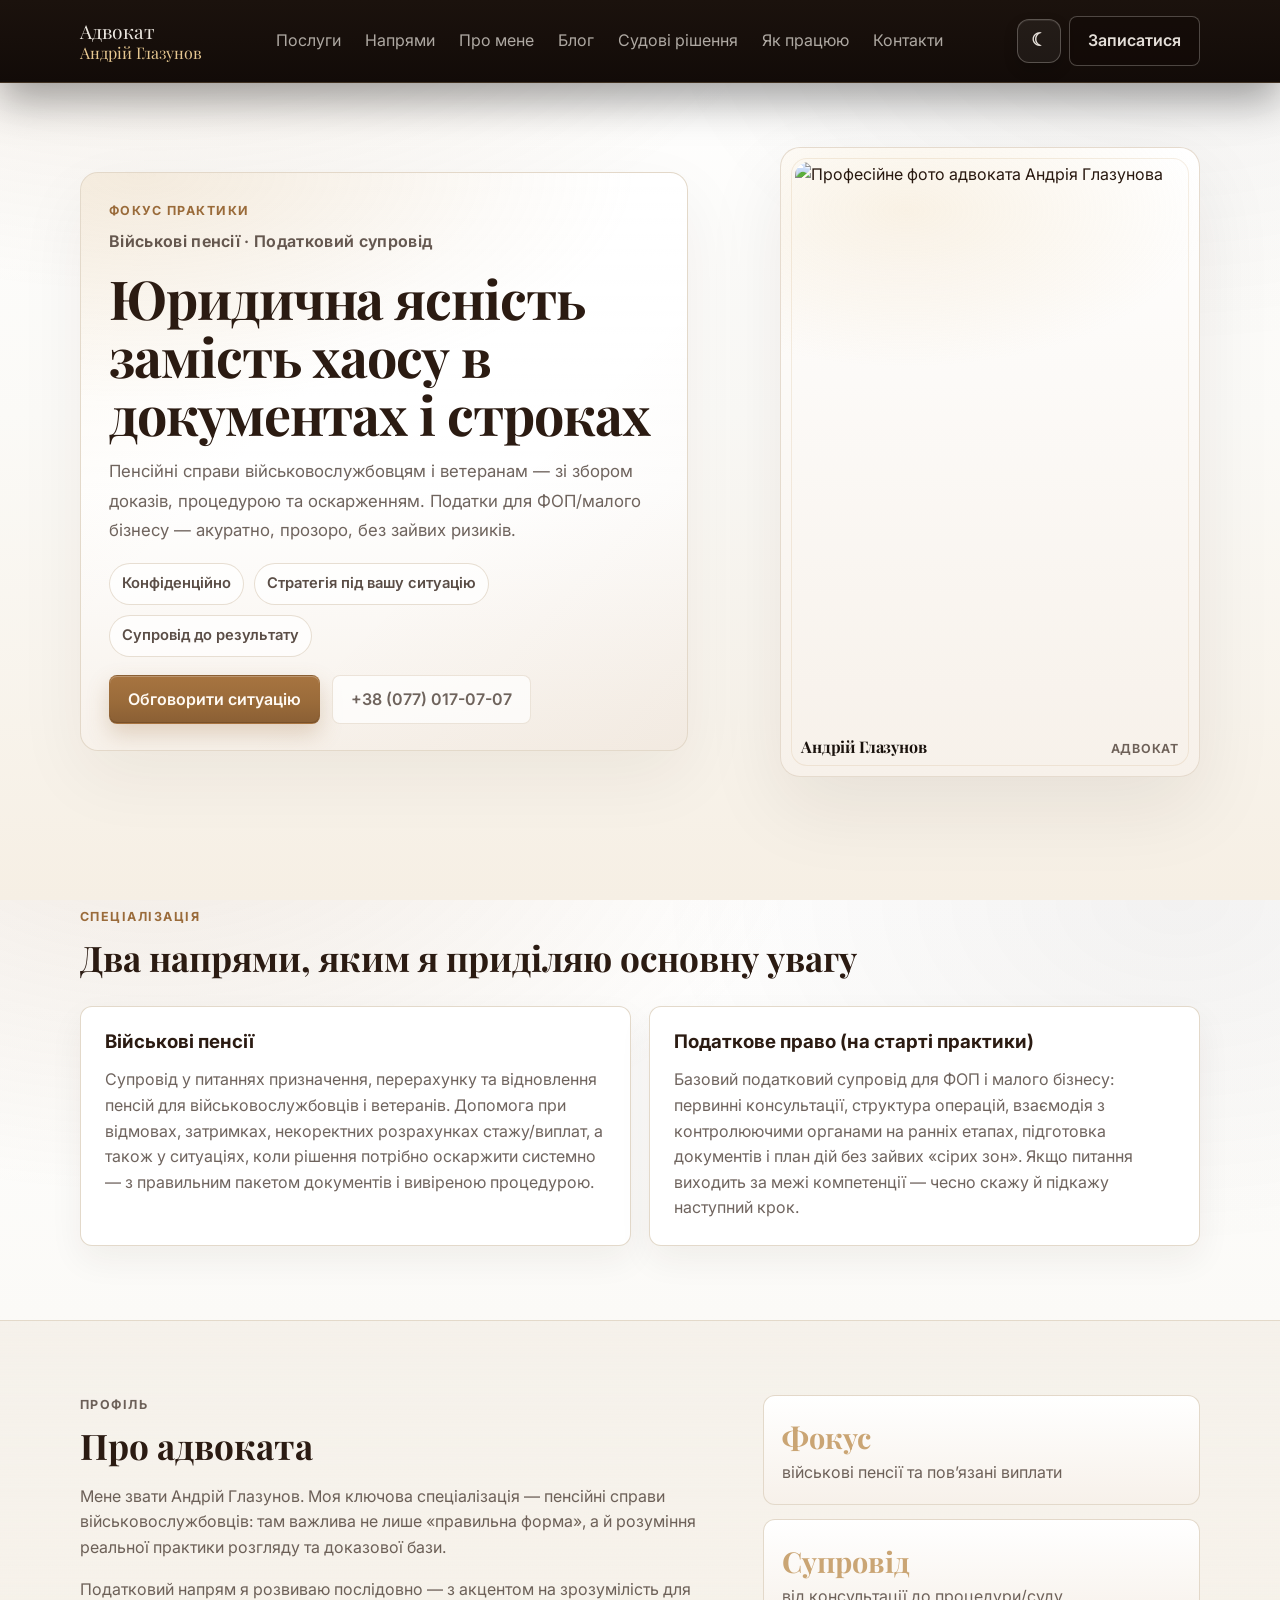
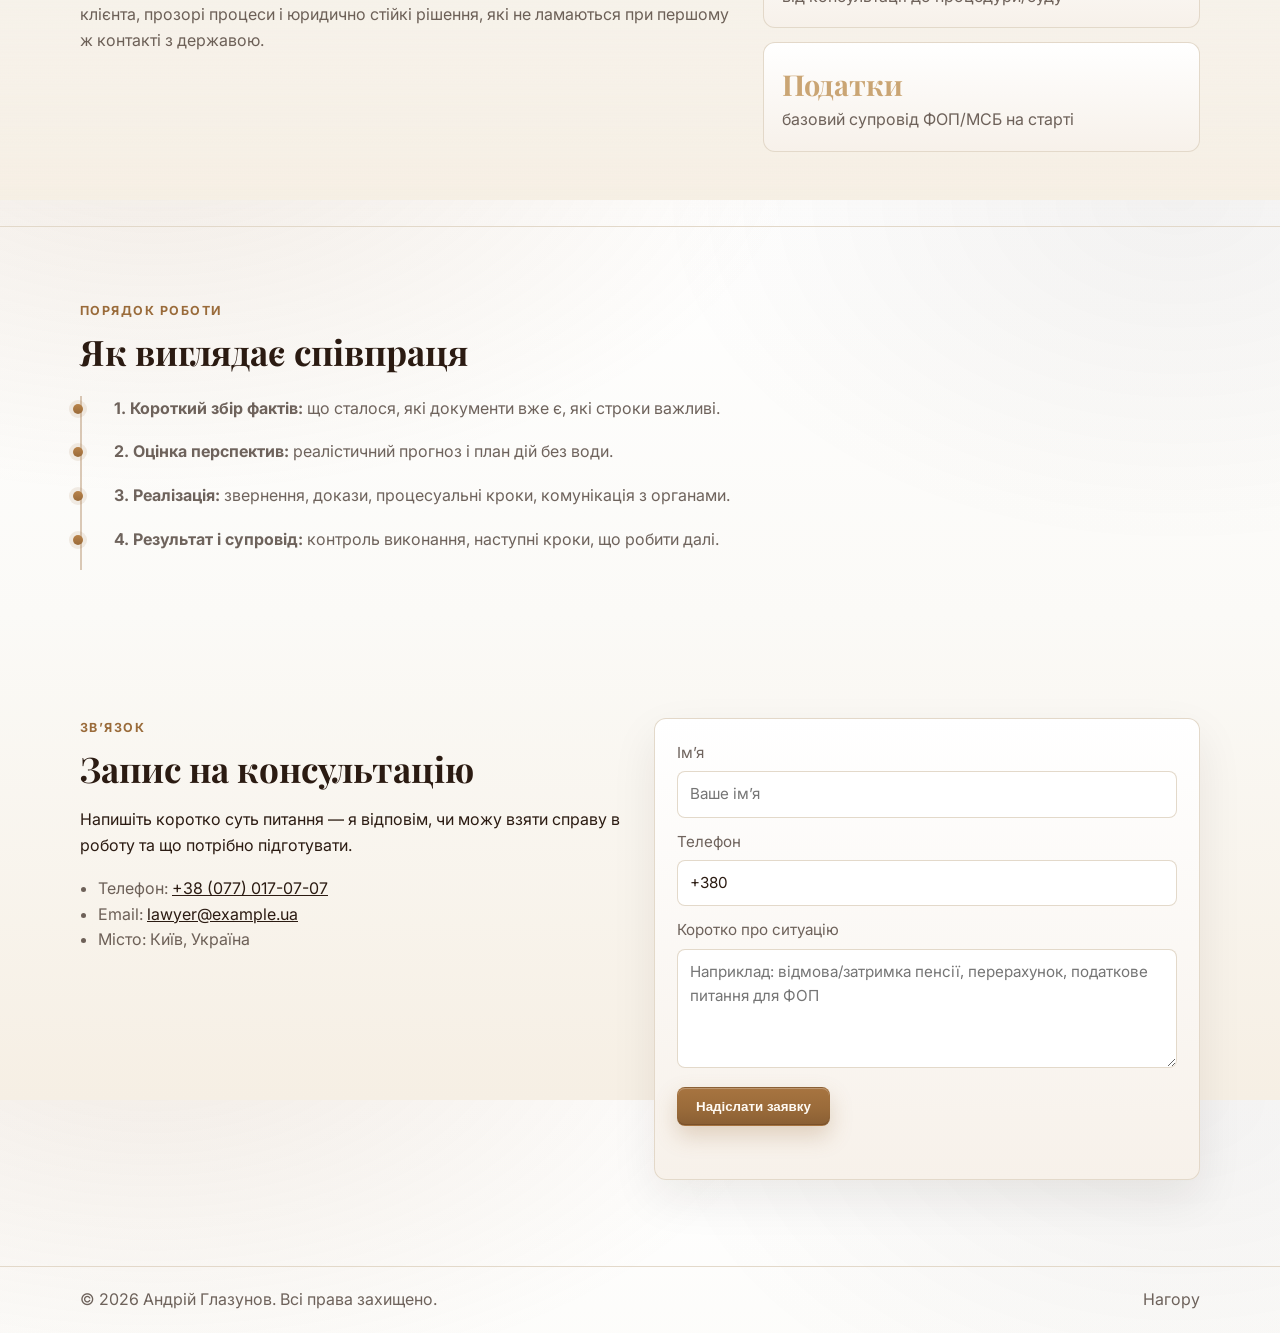
==== commit 9bd497d5: "Add files via upload" ====
--- a/index.html
+++ b/index.html
@@ -9,6 +9,8 @@
   <link rel="preconnect" href="https://fonts.gstatic.com" crossorigin>
   <link href="https://fonts.googleapis.com/css2?family=Inter:wght@400;500;600;700&family=Playfair+Display:wght@600;700&display=swap" rel="stylesheet">
   <link rel="stylesheet" href="styles.css">
+  <link rel="icon" href="images/znachok.png" type="image/png">
+  <link rel="apple-touch-icon" href="images/znachok.png">
 </head>
 <body class="theme-day">
   <header class="header">
--- a/styles.css
+++ b/styles.css
@@ -76,10 +76,14 @@
 
 html {
   scroll-behavior: smooth;
+  height: 100%;
 }
 
 body {
   margin: 0;
+  min-height: 100%;
+  display: flex;
+  flex-direction: column;
   font-family: Inter, Arial, sans-serif;
   color: var(--page-text);
   background:
@@ -89,6 +93,10 @@
   line-height: 1.6;
 }
 
+body > main {
+  flex: 1 0 auto;
+}
+
 .container {
   width: min(1120px, calc(100% - 40px));
   margin: 0 auto;
@@ -98,6 +106,7 @@
   position: sticky;
   top: 0;
   z-index: 20;
+  flex-shrink: 0;
   background: var(--hdr-bg);
   border-bottom: 1px solid var(--hdr-border);
   box-shadow: 0 18px 40px rgba(0, 0, 0, 0.35);
@@ -677,6 +686,8 @@
 }
 
 .footer {
+  flex-shrink: 0;
+  margin-top: auto;
   border-top: 1px solid var(--page-line);
   padding: 20px 0;
 }
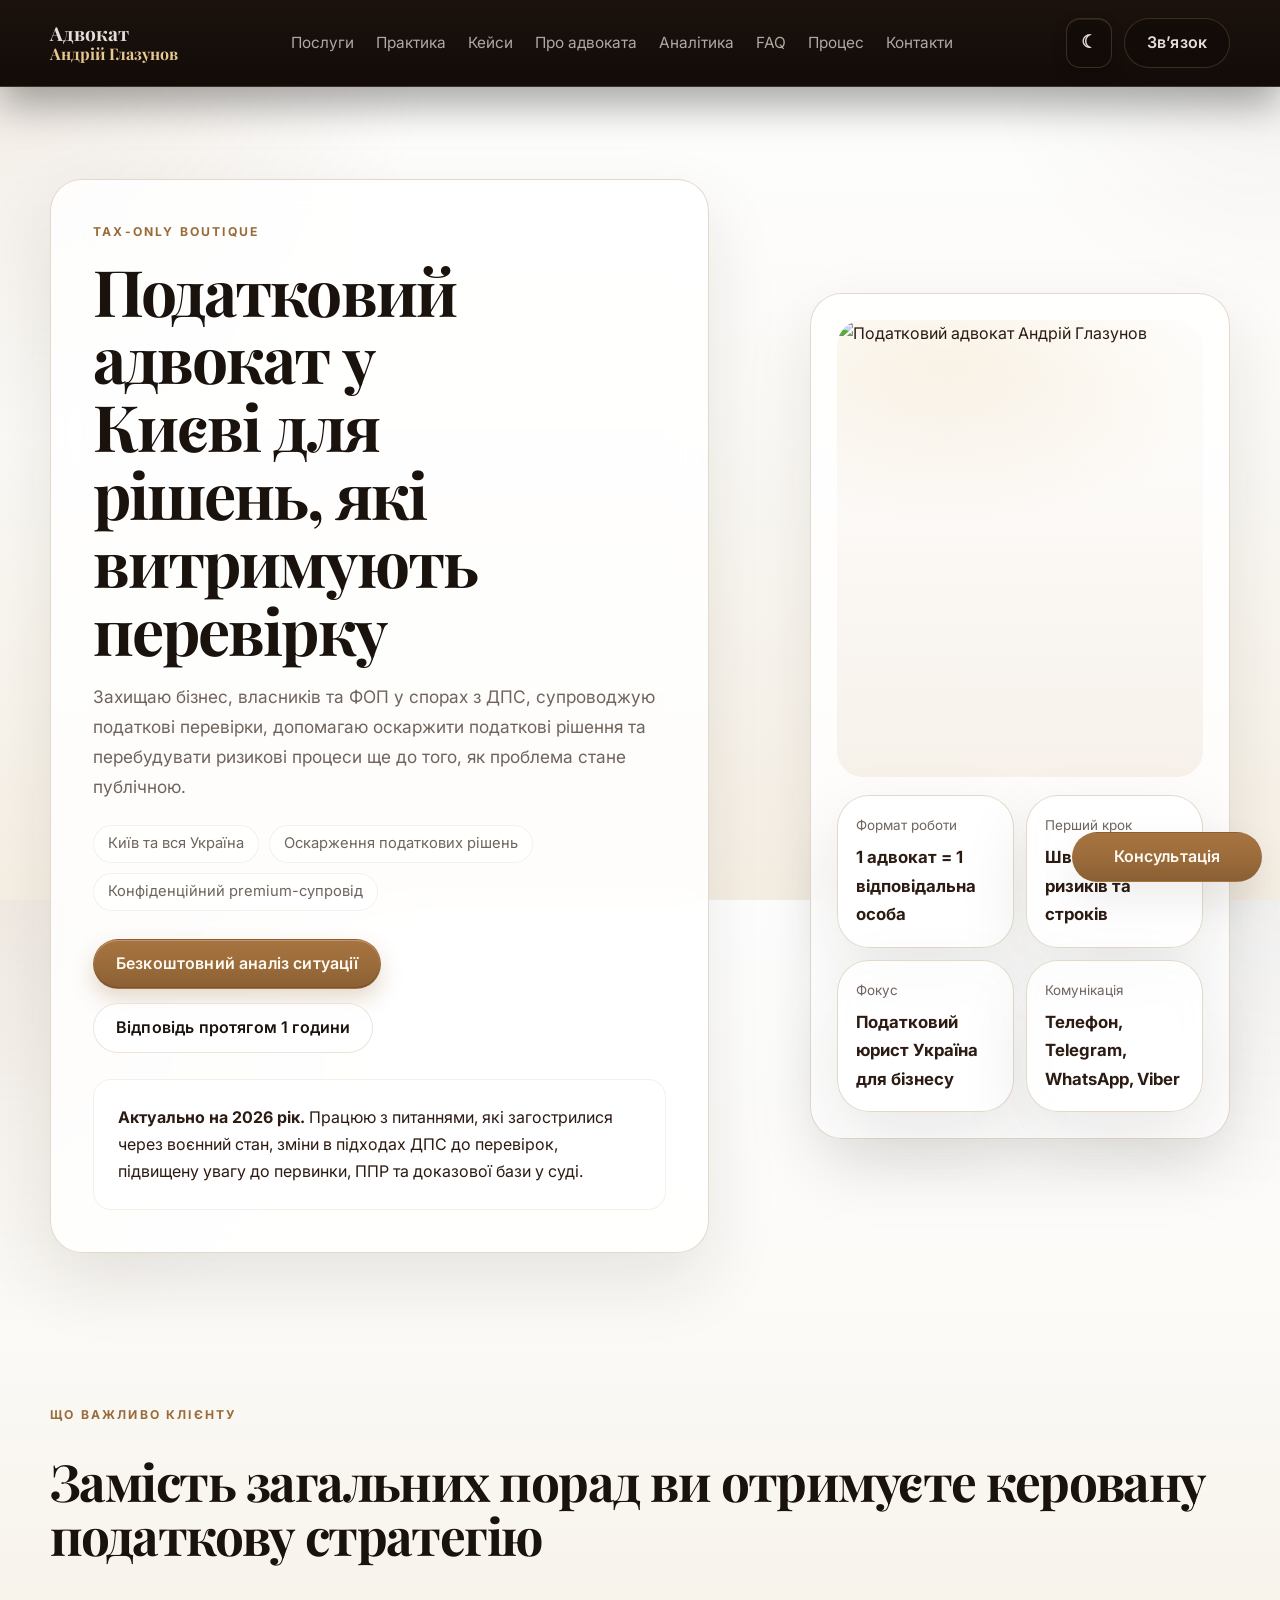
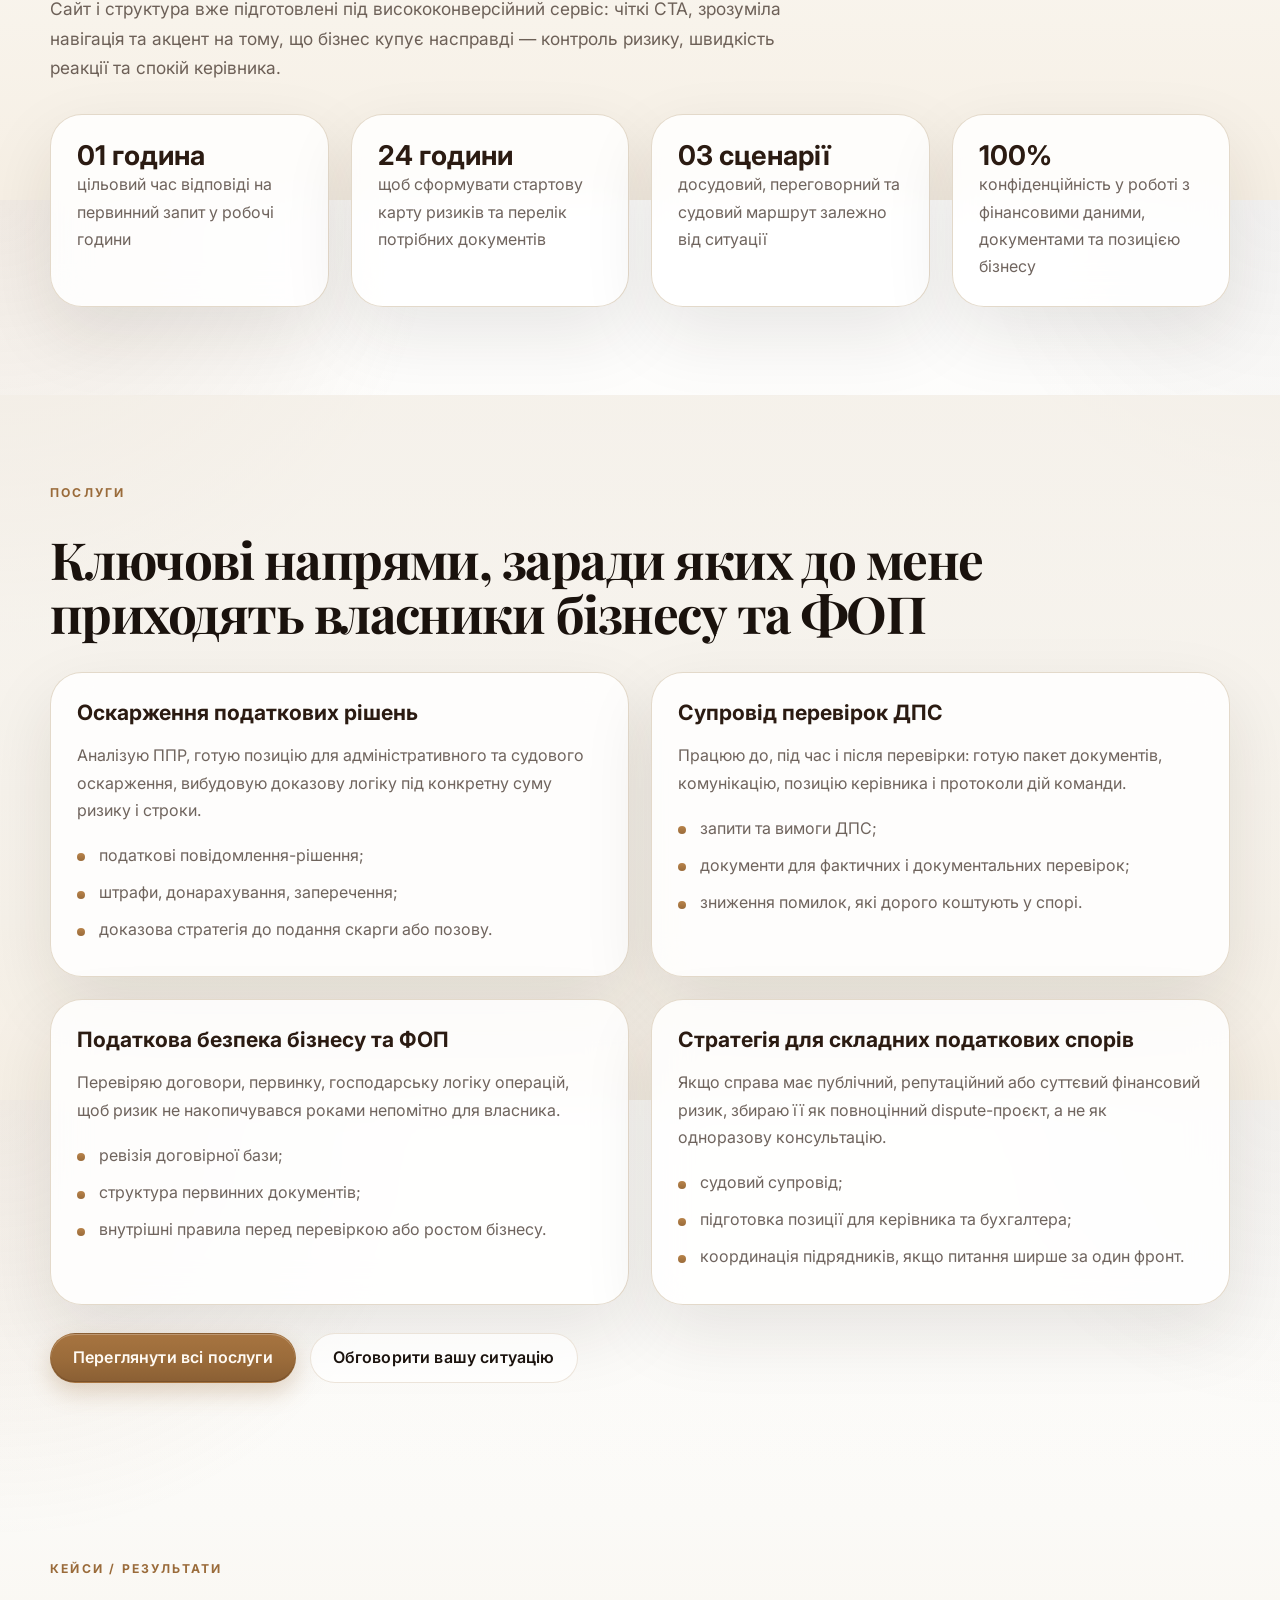
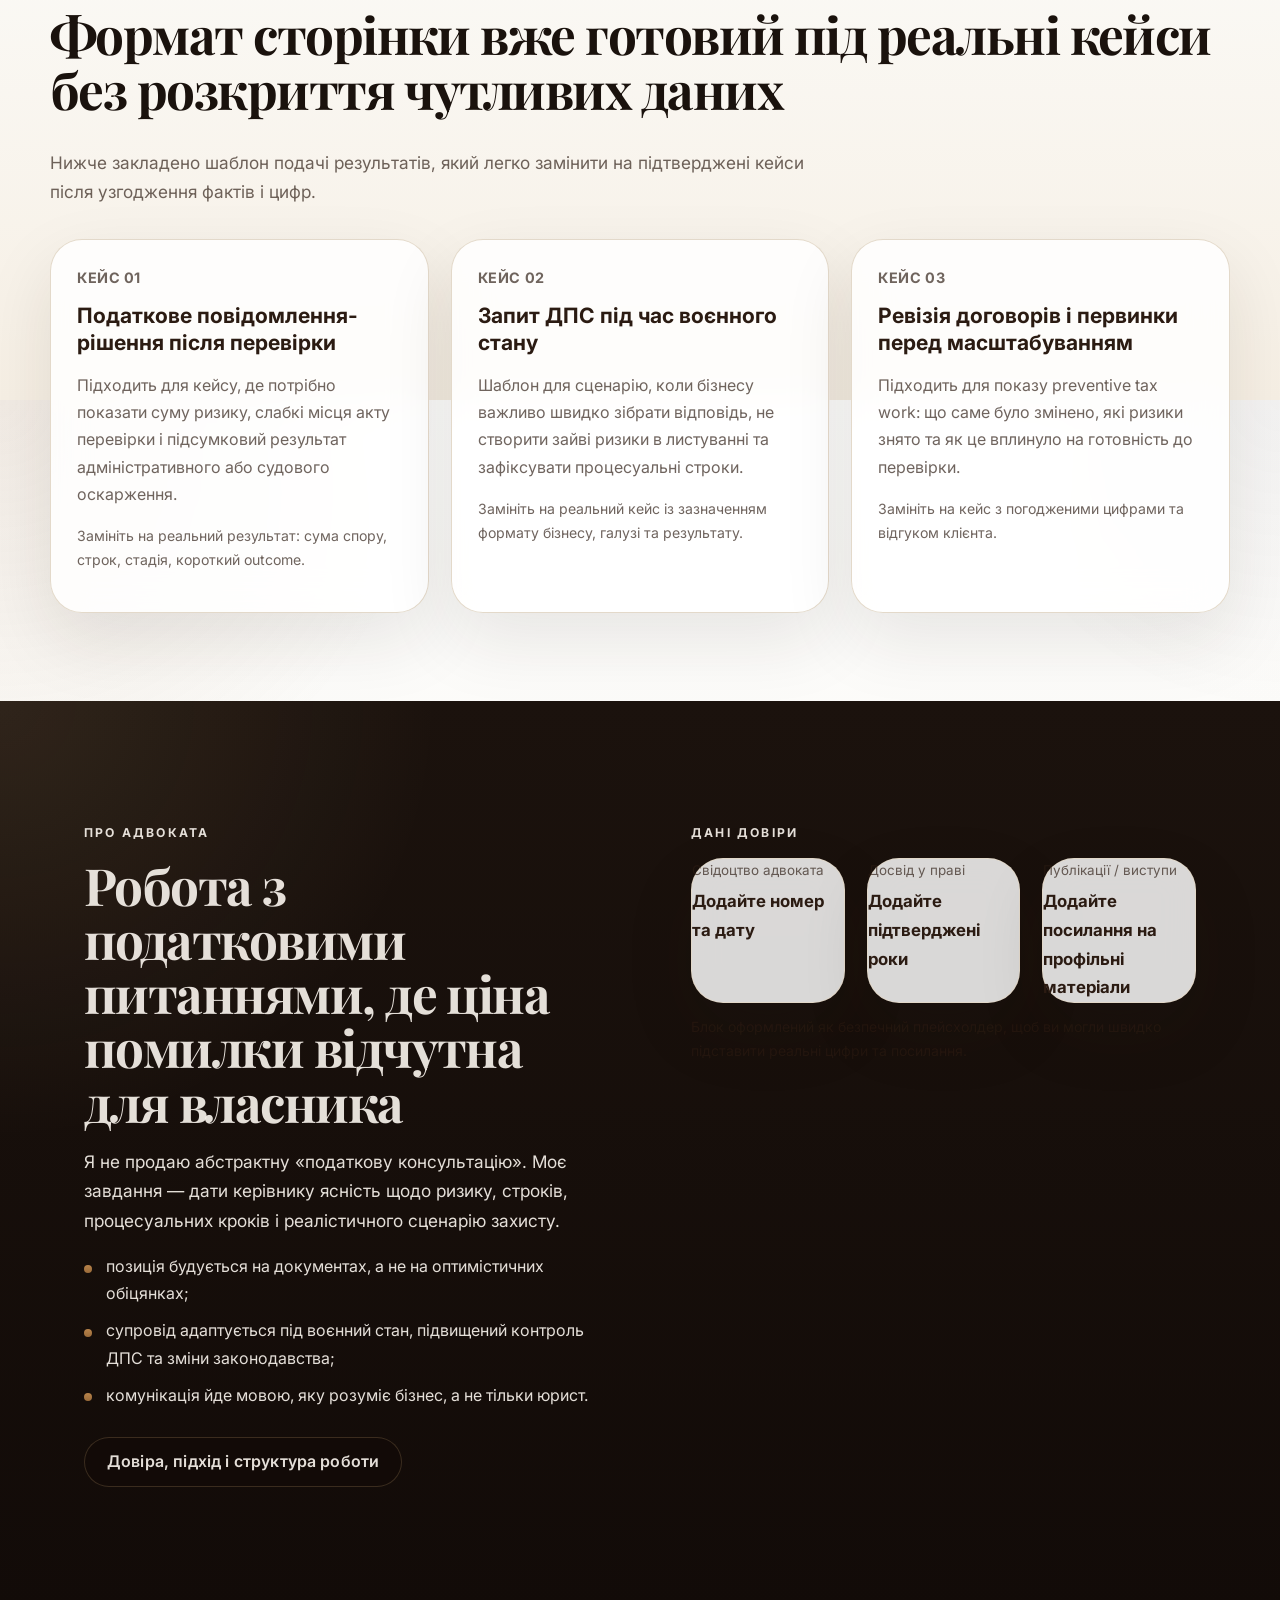
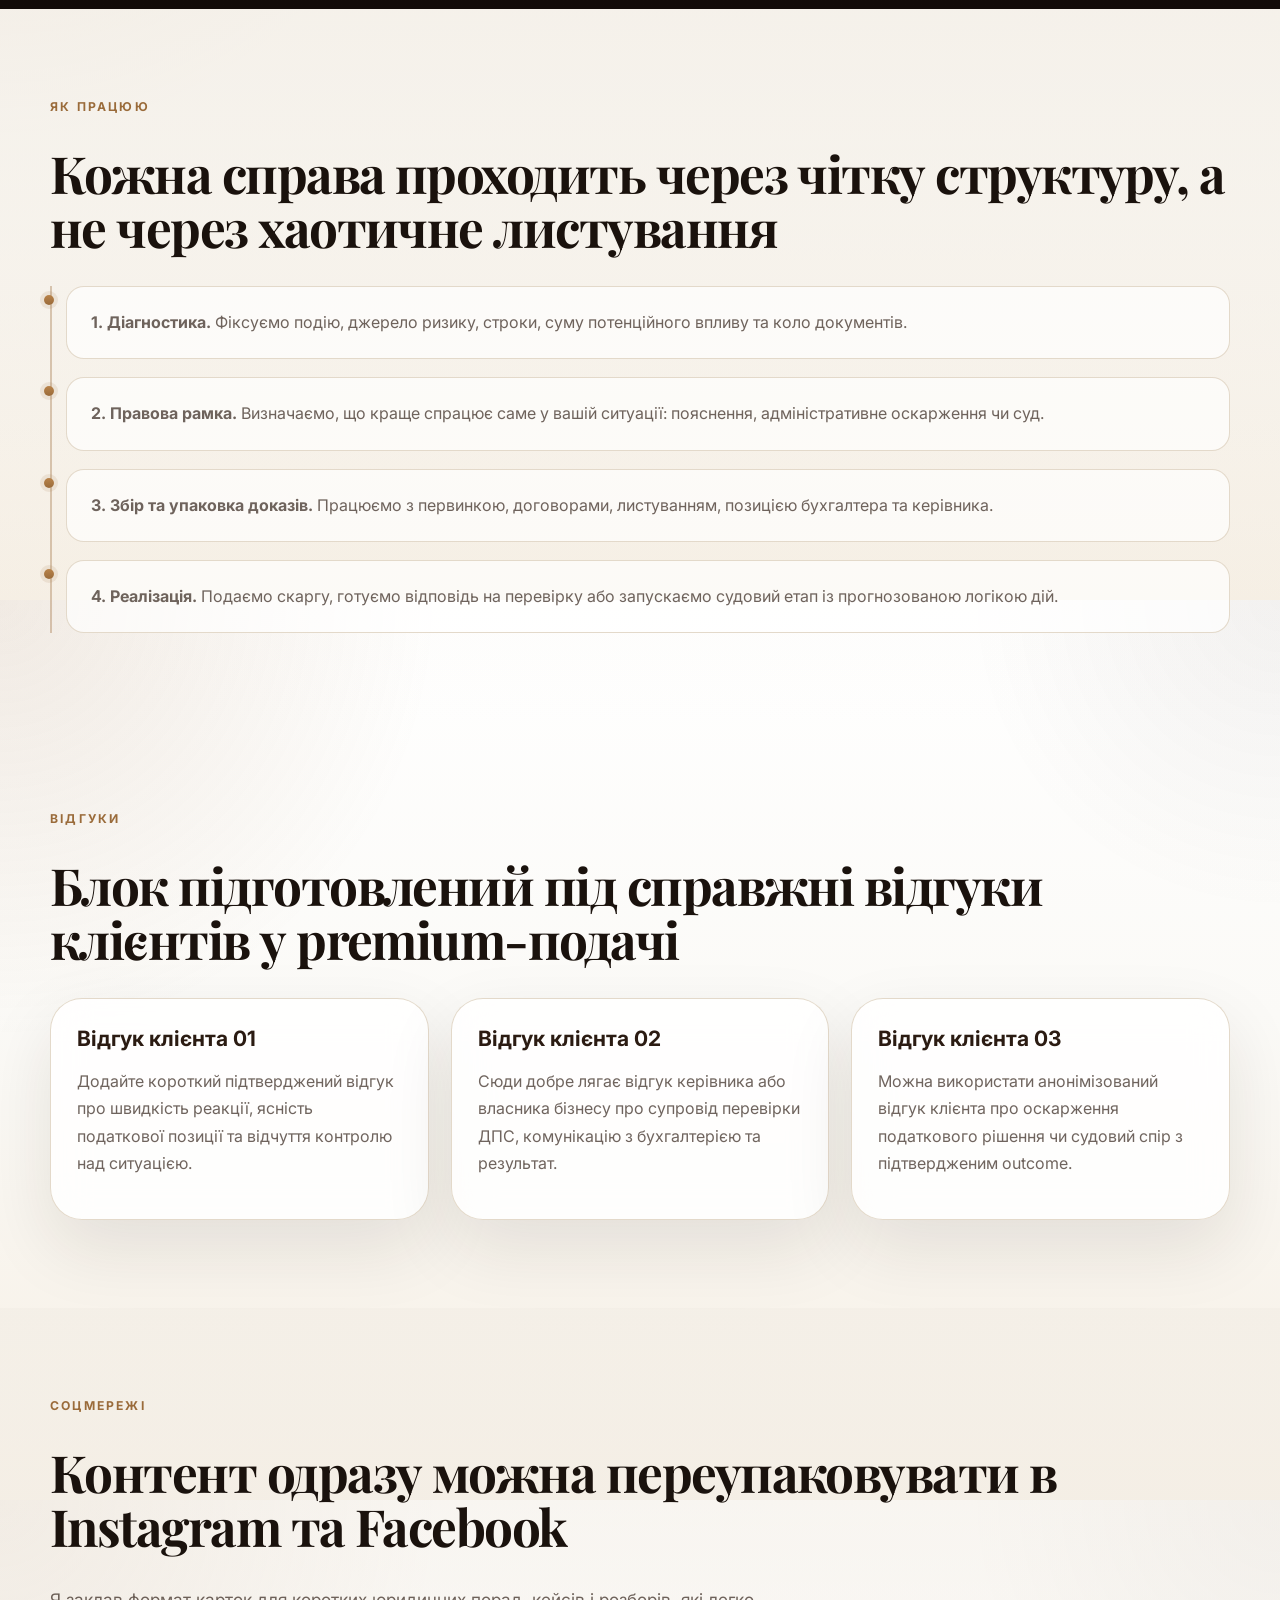
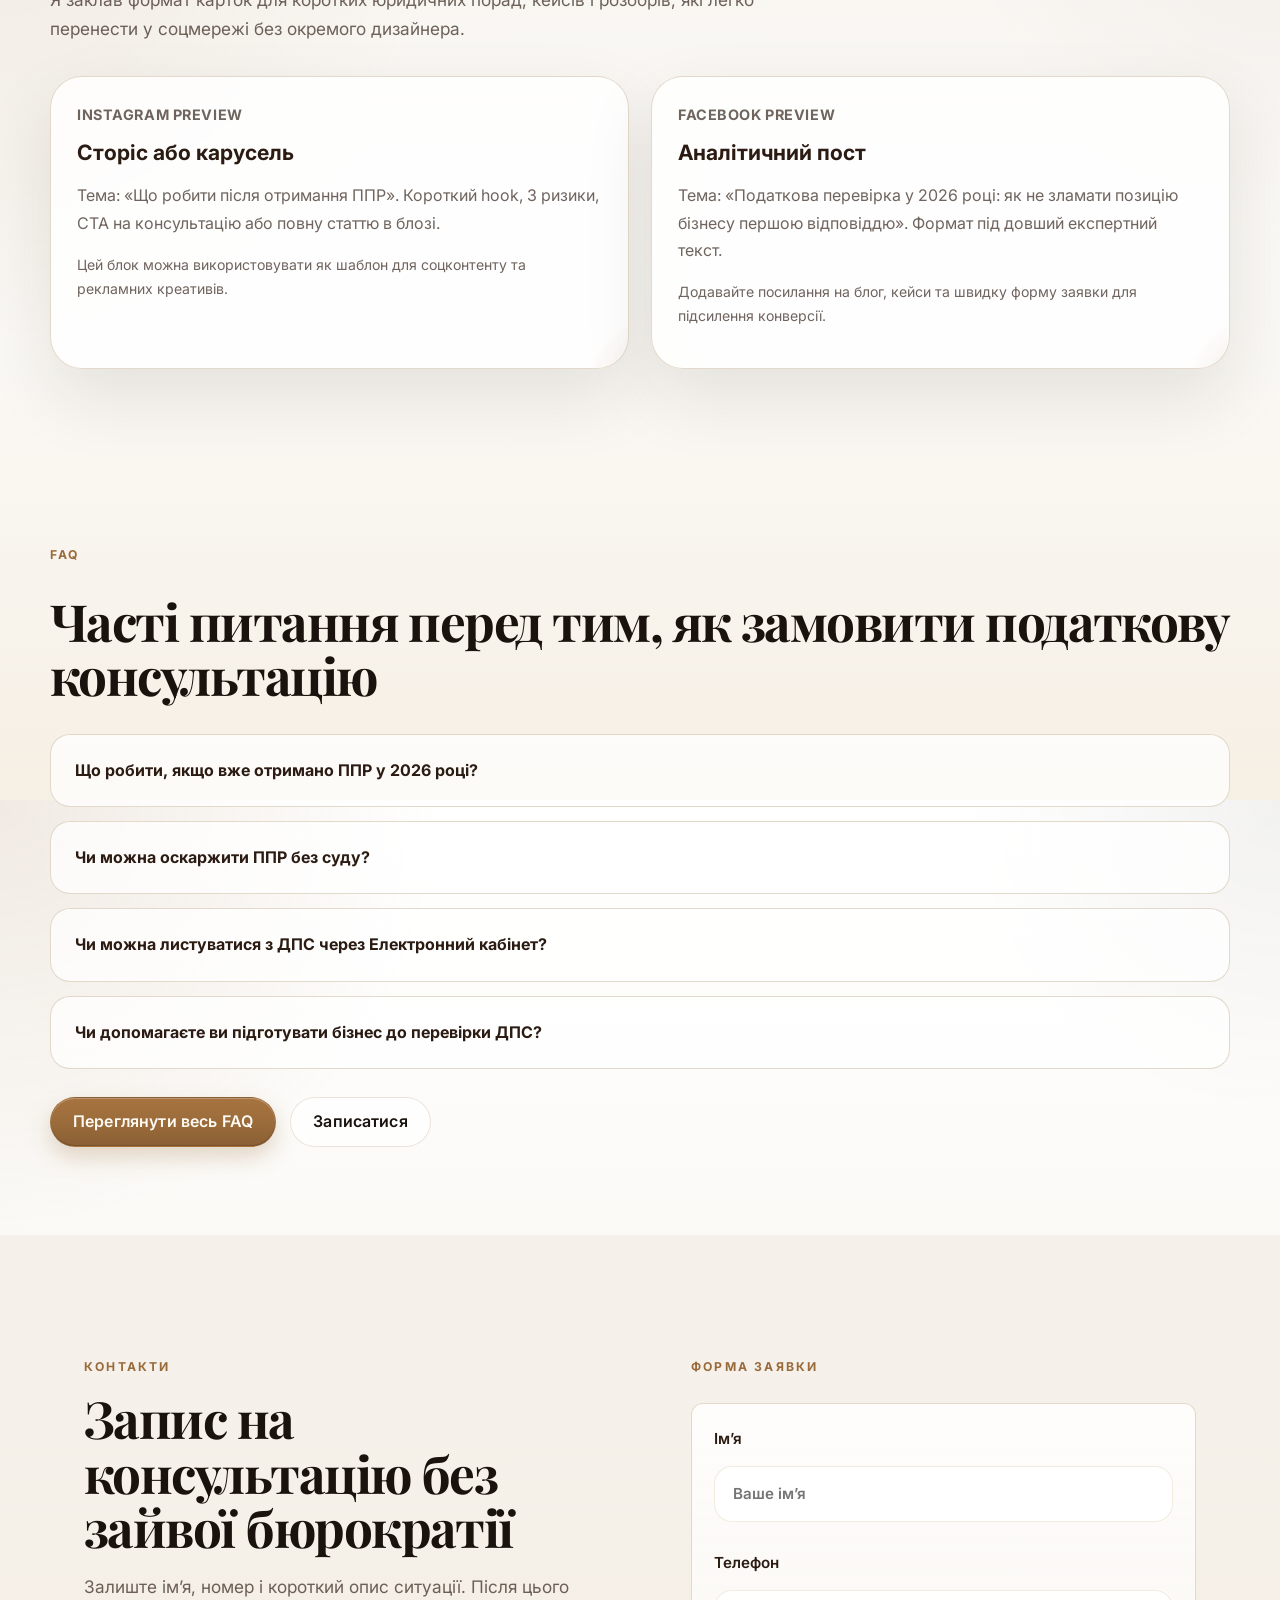
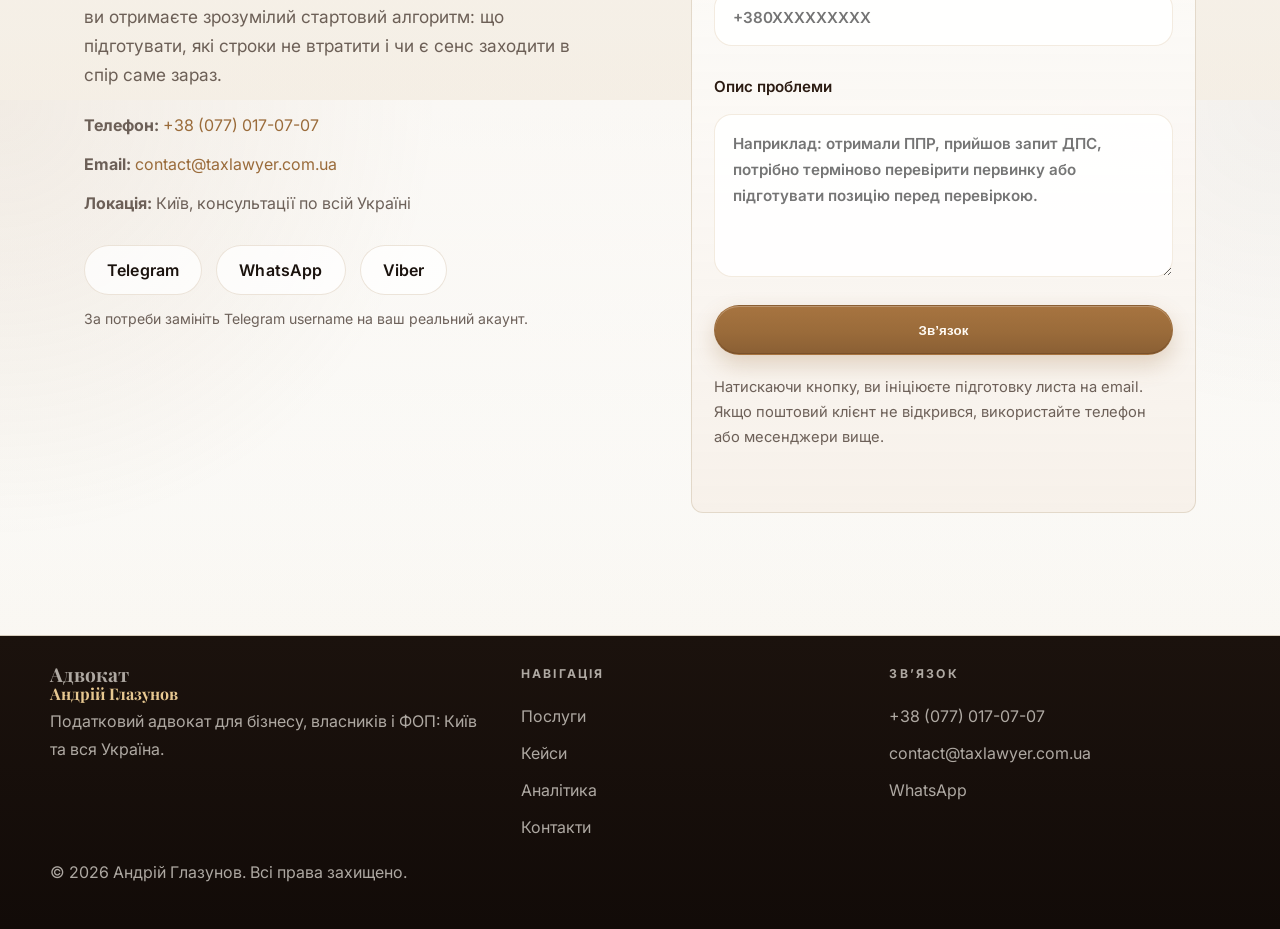
==== commit 5aafb07d: "Refresh the tax lawyer site for the 2026 launch. Align the public site with the new brand, theme con" ====
--- a/index.html
+++ b/index.html
@@ -3,187 +3,440 @@
 <head>
   <meta charset="utf-8">
   <meta name="viewport" content="width=device-width, initial-scale=1">
-  <title>Андрій Глазунов | Військові пенсії та податковий супровід</title>
-  <meta name="description" content="Юридична допомога військовослужбовцям і ветеранам щодо пенсій, перерахунків і відмов Пенсійного фонду. Також — податковий супровід для ФОП та бізнесу на старті.">
+  <title>Податковий адвокат Київ | Податковий юрист Україна для бізнесу</title>
+  <meta name="description" content="Податковий адвокат у Києві для бізнесу, власників і ФОП: оскарження податкових рішень, супровід перевірок ДПС, захист у спорах та податкова безпека в Україні.">
+  <meta name="robots" content="index,follow">
+  <meta name="theme-color" content="#120b08">
+  <link rel="canonical" href="https://taxlawyer.com.ua/">
+  <meta property="og:locale" content="uk_UA">
+  <meta property="og:type" content="website">
+  <meta property="og:title" content="Податковий адвокат Київ | Податковий юрист Україна для бізнесу">
+  <meta property="og:description" content="Преміальний супровід податкових спорів, перевірок ДПС та оскарження податкових рішень для бізнесу і ФОП.">
+  <meta property="og:url" content="https://taxlawyer.com.ua/">
+  <meta property="og:image" content="https://taxlawyer.com.ua/images/advocate.jpg">
+  <meta property="twitter:card" content="summary_large_image">
+  <meta property="twitter:title" content="Податковий адвокат Київ | Податковий юрист Україна для бізнесу">
+  <meta property="twitter:description" content="Податкові спори, перевірки ДПС, оскарження податкових рішень та стратегічний супровід бізнесу.">
+  <meta property="twitter:image" content="https://taxlawyer.com.ua/images/advocate.jpg">
   <link rel="preconnect" href="https://fonts.googleapis.com">
   <link rel="preconnect" href="https://fonts.gstatic.com" crossorigin>
-  <link href="https://fonts.googleapis.com/css2?family=Inter:wght@400;500;600;700&family=Playfair+Display:wght@600;700&display=swap" rel="stylesheet">
+  <link href="https://fonts.googleapis.com/css2?family=Inter:wght@400;500;600;700;800&family=Playfair+Display:wght@600;700&display=swap" rel="stylesheet">
   <link rel="stylesheet" href="styles.css">
   <link rel="icon" href="images/znachok.png" type="image/png">
   <link rel="apple-touch-icon" href="images/znachok.png">
+  <script type="application/ld+json">
+  {
+    "@context": "https://schema.org",
+    "@type": "LegalService",
+    "name": "Андрій Глазунов | Податковий адвокат",
+    "url": "https://taxlawyer.com.ua/",
+    "image": "https://taxlawyer.com.ua/images/advocate.jpg",
+    "description": "Податковий адвокат у Києві та по Україні: податкові спори, перевірки ДПС, оскарження податкових рішень і податкова безпека бізнесу.",
+    "telephone": "+380770170707",
+    "email": "contact@taxlawyer.com.ua",
+    "areaServed": ["Київ", "Україна"],
+    "address": {
+      "@type": "PostalAddress",
+      "addressLocality": "Київ",
+      "addressCountry": "UA"
+    },
+    "priceRange": "$$"
+  }
+  </script>
 </head>
-<body class="theme-day">
+<body class="premium-site">
+  <a class="skip-link" href="#main-content">Перейти до контенту</a>
+
   <header class="header">
     <div class="container nav">
-      <a href="#top" class="brand">Адвокат<br><span>Андрій Глазунов</span></a>
-      <nav class="menu" id="site-menu">
+      <a href="index.html" class="brand">Адвокат<span>Андрій Глазунов</span></a>
+      <nav class="menu" id="site-menu" aria-label="Головна навігація">
         <a href="services.html">Послуги</a>
-        <a href="directions.html">Напрями</a>
-        <a href="about.html">Про мене</a>
-        <a href="blog.html">Блог</a>
-        <a href="court-decisions.html">Судові рішення</a>
-        <a href="process.html">Як працюю</a>
+        <a href="directions.html">Практика</a>
+        <a href="court-decisions.html">Кейси</a>
+        <a href="about.html">Про адвоката</a>
+        <a href="blog.html">Аналітика</a>
+        <a href="faq.html">FAQ</a>
+        <a href="process.html">Процес</a>
         <a href="contact.html">Контакти</a>
       </nav>
-      <button class="menu-toggle" type="button" aria-label="Відкрити меню" aria-expanded="false" aria-controls="site-menu">⋯</button>
+      <button class="menu-toggle" type="button" aria-label="Відкрити меню" aria-expanded="false" aria-controls="site-menu">≡</button>
       <div class="nav-actions">
-        <button class="btn btn-toggle" id="theme-toggle" type="button" aria-pressed="false" title="Перемкнути тему">
-          Ніч
-        </button>
-        <a class="btn btn-light" href="contact.html">Записатися</a>
+        <button class="btn btn-toggle" id="theme-toggle" type="button" aria-pressed="false" aria-label="Увімкнути нічну тему" title="Увімкнути нічну тему">Ніч</button>
+        <a class="btn btn-light" href="contact.html#consultation-form">Зв’язок</a>
       </div>
     </div>
   </header>
 
-  <main id="top">
+  <main id="main-content">
     <section class="hero">
       <div class="container hero-grid">
         <div class="hero-copy">
-          <div class="hero-panel">
-            <p class="eyebrow">Фокус практики</p>
-            <p class="hero-kicker">Військові пенсії · Податковий супровід</p>
-            <h1 class="hero-title">Юридична ясність замість хаосу в документах і строках</h1>
-            <p class="hero-subtitle">
-              Пенсійні справи військовослужбовцям і ветеранам — зі збором доказів, процедурою та оскарженням.
-              Податки для ФОП/малого бізнесу — акуратно, прозоро, без зайвих ризиків.
-            </p>
-            <div class="hero-chips" aria-label="Ключові акценти">
-              <span class="chip">Конфіденційно</span>
-              <span class="chip">Стратегія під вашу ситуацію</span>
-              <span class="chip">Супровід до результату</span>
+          <p class="eyebrow">Tax-only boutique</p>
+          <h1 class="hero-title">Податковий адвокат у Києві для рішень, які витримують перевірку</h1>
+          <p class="hero-subtitle">
+            Захищаю бізнес, власників та ФОП у спорах з ДПС, супроводжую податкові перевірки, допомагаю
+            оскаржити податкові рішення та перебудувати ризикові процеси ще до того, як проблема стане публічною.
+          </p>
+          <div class="hero-meta" aria-label="Ключові акценти">
+            <span class="badge">Київ та вся Україна</span>
+            <span class="badge">Оскарження податкових рішень</span>
+            <span class="badge">Конфіденційний premium-супровід</span>
+          </div>
+          <div class="hero-actions">
+            <a class="btn btn-primary" href="contact.html#consultation-form">Безкоштовний аналіз ситуації</a>
+            <a class="btn btn-ghost" href="tel:+380770170707">Відповідь протягом 1 години</a>
+          </div>
+          <div class="hero-callout">
+            <strong>Актуально на 2026 рік.</strong>
+            Працюю з питаннями, які загострилися через воєнний стан, зміни в підходах ДПС до перевірок,
+            підвищену увагу до первинки, ППР та доказової бази у суді.
+          </div>
+        </div>
+
+        <aside class="hero-visual" aria-label="Портрет адвоката">
+          <div class="hero-figure">
+            <img src="images/advocate.jpg" width="900" height="1125" loading="eager" fetchpriority="high" decoding="async" alt="Податковий адвокат Андрій Глазунов">
+          </div>
+          <div class="hero-proof">
+            <div class="trust-card">
+              <span class="trust-label">Формат роботи</span>
+              <span class="trust-value">1 адвокат = 1 відповідальна особа</span>
             </div>
-            <div class="hero-actions">
-              <a class="btn btn-primary" href="#contact">Обговорити ситуацію</a>
-              <a class="btn btn-ghost" href="tel:+380770170707">+38 (077) 017-07-07</a>
+            <div class="trust-card">
+              <span class="trust-label">Перший крок</span>
+              <span class="trust-value">Швидкий розбір ризиків та строків</span>
             </div>
-          </div>
-        </div>
-        <aside class="hero-visual" aria-label="Портрет адвоката">
-          <div class="hero-frame">
-            <img src="images/advocate.jpg" width="900" height="1125" loading="eager" fetchpriority="high" decoding="async" alt="Професійне фото адвоката Андрія Глазунова">
-            <div class="hero-frame-caption">
-              <span class="hero-frame-name">Андрій Глазунов</span>
-              <span class="hero-frame-role">адвокат</span>
+            <div class="trust-card">
+              <span class="trust-label">Фокус</span>
+              <span class="trust-value">Податковий юрист Україна для бізнесу</span>
             </div>
+            <div class="trust-card">
+              <span class="trust-label">Комунікація</span>
+              <span class="trust-value">Телефон, Telegram, WhatsApp, Viber</span>
+            </div>
           </div>
         </aside>
       </div>
     </section>
 
-    <section class="section" id="focus">
-      <div class="container">
-        <p class="eyebrow">Спеціалізація</p>
-        <h2>Два напрями, яким я приділяю основну увагу</h2>
-        <div class="cards">
-          <article class="card">
-            <h3>Військові пенсії</h3>
-            <p>
-              Супровід у питаннях призначення, перерахунку та відновлення пенсій для військовослужбовців і ветеранів.
-              Допомога при відмовах, затримках, некоректних розрахунках стажу/виплат, а також у ситуаціях,
-              коли рішення потрібно оскаржити системно — з правильним пакетом документів і вивіреною процедурою.
-            </p>
-          </article>
-          <article class="card">
-            <h3>Податкове право (на старті практики)</h3>
-            <p>
-              Базовий податковий супровід для ФОП і малого бізнесу: первинні консультації, структура операцій,
-              взаємодія з контролюючими органами на ранніх етапах, підготовка документів і план дій без зайвих «сірих зон».
-              Якщо питання виходить за межі компетенції — чесно скажу й підкажу наступний крок.
-            </p>
-          </article>
-        </div>
-      </div>
-    </section>
-
-    <section class="section muted" id="about">
-      <div class="container about-grid">
-        <div class="about-copy">
-          <p class="eyebrow">Профіль</p>
-          <h2>Про адвоката</h2>
-          <p>
-            Мене звати Андрій Глазунов. Моя ключова спеціалізація — пенсійні справи військовослужбовців:
-            там важлива не лише «правильна форма», а й розуміння реальної практики розгляду та доказової бази.
-          </p>
-          <p>
-            Податковий напрям я розвиваю послідовно — з акцентом на зрозумілість для клієнта, прозорі процеси
-            і юридично стійкі рішення, які не ламаються при першому ж контакті з державою.
-          </p>
-        </div>
-        <div class="stats">
-          <div>
-            <strong>Фокус</strong>
-            <span>військові пенсії та пов’язані виплати</span>
-          </div>
-          <div>
-            <strong>Супровід</strong>
-            <span>від консультації до процедури/суду</span>
-          </div>
-          <div>
-            <strong>Податки</strong>
-            <span>базовий супровід ФОП/МСБ на старті</span>
-          </div>
-        </div>
-      </div>
-    </section>
-
-    <section class="section" id="process">
-      <div class="container">
-        <p class="eyebrow">Порядок роботи</p>
-        <h2>Як виглядає співпраця</h2>
+    <section class="section">
+      <div class="container">
+        <div class="section-header">
+          <p class="eyebrow">Що важливо клієнту</p>
+          <h2 class="section-title">Замість загальних порад ви отримуєте керовану податкову стратегію</h2>
+          <p class="section-lead">Сайт і структура вже підготовлені під висококонверсійний сервіс: чіткі CTA, зрозуміла навігація та акцент на тому, що бізнес купує насправді — контроль ризику, швидкість реакції та спокій керівника.</p>
+        </div>
+        <div class="metrics-grid">
+          <article class="stat-card">
+            <strong>01 година</strong>
+            <span>цільовий час відповіді на первинний запит у робочі години</span>
+          </article>
+          <article class="stat-card">
+            <strong>24 години</strong>
+            <span>щоб сформувати стартову карту ризиків та перелік потрібних документів</span>
+          </article>
+          <article class="stat-card">
+            <strong>03 сценарії</strong>
+            <span>досудовий, переговорний та судовий маршрут залежно від ситуації</span>
+          </article>
+          <article class="stat-card">
+            <strong>100%</strong>
+            <span>конфіденційність у роботі з фінансовими даними, документами та позицією бізнесу</span>
+          </article>
+        </div>
+      </div>
+    </section>
+
+    <section class="section section-soft">
+      <div class="container">
+        <div class="section-header">
+          <p class="eyebrow">Послуги</p>
+          <h2 class="section-title">Ключові напрями, заради яких до мене приходять власники бізнесу та ФОП</h2>
+        </div>
+        <div class="services-grid">
+          <article class="service-card">
+            <h3>Оскарження податкових рішень</h3>
+            <p>Аналізую ППР, готую позицію для адміністративного та судового оскарження, вибудовую доказову логіку під конкретну суму ризику і строки.</p>
+            <ul class="service-list">
+              <li>податкові повідомлення-рішення;</li>
+              <li>штрафи, донарахування, заперечення;</li>
+              <li>доказова стратегія до подання скарги або позову.</li>
+            </ul>
+          </article>
+          <article class="service-card">
+            <h3>Супровід перевірок ДПС</h3>
+            <p>Працюю до, під час і після перевірки: готую пакет документів, комунікацію, позицію керівника і протоколи дій команди.</p>
+            <ul class="service-list">
+              <li>запити та вимоги ДПС;</li>
+              <li>документи для фактичних і документальних перевірок;</li>
+              <li>зниження помилок, які дорого коштують у спорі.</li>
+            </ul>
+          </article>
+          <article class="service-card">
+            <h3>Податкова безпека бізнесу та ФОП</h3>
+            <p>Перевіряю договори, первинку, господарську логіку операцій, щоб ризик не накопичувався роками непомітно для власника.</p>
+            <ul class="service-list">
+              <li>ревізія договірної бази;</li>
+              <li>структура первинних документів;</li>
+              <li>внутрішні правила перед перевіркою або ростом бізнесу.</li>
+            </ul>
+          </article>
+          <article class="service-card">
+            <h3>Стратегія для складних податкових спорів</h3>
+            <p>Якщо справа має публічний, репутаційний або суттєвий фінансовий ризик, збираю її як повноцінний dispute-проєкт, а не як одноразову консультацію.</p>
+            <ul class="service-list">
+              <li>судовий супровід;</li>
+              <li>підготовка позиції для керівника та бухгалтера;</li>
+              <li>координація підрядників, якщо питання ширше за один фронт.</li>
+            </ul>
+          </article>
+        </div>
+        <div class="inline-actions">
+          <a class="btn btn-primary" href="services.html">Переглянути всі послуги</a>
+          <a class="btn btn-ghost" href="contact.html">Обговорити вашу ситуацію</a>
+        </div>
+      </div>
+    </section>
+
+    <section class="section">
+      <div class="container">
+        <div class="section-header">
+          <p class="eyebrow">Кейси / результати</p>
+          <h2 class="section-title">Формат сторінки вже готовий під реальні кейси без розкриття чутливих даних</h2>
+          <p class="section-lead">Нижче закладено шаблон подачі результатів, який легко замінити на підтверджені кейси після узгодження фактів і цифр.</p>
+        </div>
+        <div class="case-grid">
+          <article class="case-card">
+            <p class="blog-meta">Кейс 01</p>
+            <h3>Податкове повідомлення-рішення після перевірки</h3>
+            <p>Підходить для кейсу, де потрібно показати суму ризику, слабкі місця акту перевірки і підсумковий результат адміністративного або судового оскарження.</p>
+            <p class="placeholder-note">Замініть на реальний результат: сума спору, строк, стадія, короткий outcome.</p>
+          </article>
+          <article class="case-card">
+            <p class="blog-meta">Кейс 02</p>
+            <h3>Запит ДПС під час воєнного стану</h3>
+            <p>Шаблон для сценарію, коли бізнесу важливо швидко зібрати відповідь, не створити зайві ризики в листуванні та зафіксувати процесуальні строки.</p>
+            <p class="placeholder-note">Замініть на реальний кейс із зазначенням формату бізнесу, галузі та результату.</p>
+          </article>
+          <article class="case-card">
+            <p class="blog-meta">Кейс 03</p>
+            <h3>Ревізія договорів і первинки перед масштабуванням</h3>
+            <p>Підходить для показу preventive tax work: що саме було змінено, які ризики знято та як це вплинуло на готовність до перевірки.</p>
+            <p class="placeholder-note">Замініть на кейс з погодженими цифрами та відгуком клієнта.</p>
+          </article>
+        </div>
+      </div>
+    </section>
+
+    <section class="section section-dark">
+      <div class="container spotlight-grid">
+        <div class="spotlight-panel">
+          <p class="eyebrow">Про адвоката</p>
+          <h2 class="section-title">Робота з податковими питаннями, де ціна помилки відчутна для власника</h2>
+          <p class="section-lead">Я не продаю абстрактну «податкову консультацію». Моє завдання — дати керівнику ясність щодо ризику, строків, процесуальних кроків і реалістичного сценарію захисту.</p>
+          <ul class="check-list">
+            <li>позиція будується на документах, а не на оптимістичних обіцянках;</li>
+            <li>супровід адаптується під воєнний стан, підвищений контроль ДПС та зміни законодавства;</li>
+            <li>комунікація йде мовою, яку розуміє бізнес, а не тільки юрист.</li>
+          </ul>
+          <div class="inline-actions">
+            <a class="btn btn-light" href="about.html">Довіра, підхід і структура роботи</a>
+          </div>
+        </div>
+        <div class="spotlight-panel">
+          <p class="eyebrow">Дані довіри</p>
+          <div class="inline-grid">
+            <article class="trust-card">
+              <span class="trust-label">Свідоцтво адвоката</span>
+              <span class="trust-value">Додайте номер та дату</span>
+            </article>
+            <article class="trust-card">
+              <span class="trust-label">Досвід у праві</span>
+              <span class="trust-value">Додайте підтверджені роки</span>
+            </article>
+            <article class="trust-card">
+              <span class="trust-label">Публікації / виступи</span>
+              <span class="trust-value">Додайте посилання на профільні матеріали</span>
+            </article>
+          </div>
+          <p class="placeholder-note">Блок оформлений як безпечний плейсхолдер, щоб ви могли швидко підставити реальні цифри та посилання.</p>
+        </div>
+      </div>
+    </section>
+
+    <section class="section section-soft">
+      <div class="container">
+        <div class="section-header">
+          <p class="eyebrow">Як працюю</p>
+          <h2 class="section-title">Кожна справа проходить через чітку структуру, а не через хаотичне листування</h2>
+        </div>
         <ol class="timeline">
-          <li><strong>1. Короткий збір фактів:</strong> що сталося, які документи вже є, які строки важливі.</li>
-          <li><strong>2. Оцінка перспектив:</strong> реалістичний прогноз і план дій без води.</li>
-          <li><strong>3. Реалізація:</strong> звернення, докази, процесуальні кроки, комунікація з органами.</li>
-          <li><strong>4. Результат і супровід:</strong> контроль виконання, наступні кроки, що робити далі.</li>
+          <li><strong>1. Діагностика.</strong> Фіксуємо подію, джерело ризику, строки, суму потенційного впливу та коло документів.</li>
+          <li><strong>2. Правова рамка.</strong> Визначаємо, що краще спрацює саме у вашій ситуації: пояснення, адміністративне оскарження чи суд.</li>
+          <li><strong>3. Збір та упаковка доказів.</strong> Працюємо з первинкою, договорами, листуванням, позицією бухгалтера та керівника.</li>
+          <li><strong>4. Реалізація.</strong> Подаємо скаргу, готуємо відповідь на перевірку або запускаємо судовий етап із прогнозованою логікою дій.</li>
         </ol>
       </div>
     </section>
 
-    <section class="section contact" id="contact">
+    <section class="section">
+      <div class="container">
+        <div class="section-header">
+          <p class="eyebrow">Відгуки</p>
+          <h2 class="section-title">Блок підготовлений під справжні відгуки клієнтів у premium-подачі</h2>
+        </div>
+        <div class="testimonial-grid">
+          <article class="testimonial-card">
+            <h3>Відгук клієнта 01</h3>
+            <p>Додайте короткий підтверджений відгук про швидкість реакції, ясність податкової позиції та відчуття контролю над ситуацією.</p>
+          </article>
+          <article class="testimonial-card">
+            <h3>Відгук клієнта 02</h3>
+            <p>Сюди добре лягає відгук керівника або власника бізнесу про супровід перевірки ДПС, комунікацію з бухгалтерією та результат.</p>
+          </article>
+          <article class="testimonial-card">
+            <h3>Відгук клієнта 03</h3>
+            <p>Можна використати анонімізований відгук клієнта про оскарження податкового рішення чи судовий спір з підтвердженим outcome.</p>
+          </article>
+        </div>
+      </div>
+    </section>
+
+    <section class="section section-soft">
+      <div class="container">
+        <div class="section-header">
+          <p class="eyebrow">Соцмережі</p>
+          <h2 class="section-title">Контент одразу можна переупаковувати в Instagram та Facebook</h2>
+          <p class="section-lead">Я заклав формат карток для коротких юридичних порад, кейсів і розборів, які легко перенести у соцмережі без окремого дизайнера.</p>
+        </div>
+        <div class="social-grid">
+          <article class="social-preview">
+            <p class="blog-meta">Instagram preview</p>
+            <h3>Сторіс або карусель</h3>
+            <p>Тема: «Що робити після отримання ППР». Короткий hook, 3 ризики, CTA на консультацію або повну статтю в блозі.</p>
+            <p class="placeholder-note">Цей блок можна використовувати як шаблон для соцконтенту та рекламних креативів.</p>
+          </article>
+          <article class="social-preview">
+            <p class="blog-meta">Facebook preview</p>
+            <h3>Аналітичний пост</h3>
+            <p>Тема: «Податкова перевірка у 2026 році: як не зламати позицію бізнесу першою відповіддю». Формат під довший експертний текст.</p>
+            <p class="placeholder-note">Додавайте посилання на блог, кейси та швидку форму заявки для підсилення конверсії.</p>
+          </article>
+        </div>
+      </div>
+    </section>
+
+    <section class="section">
+      <div class="container">
+        <div class="section-header">
+          <p class="eyebrow">FAQ</p>
+          <h2 class="section-title">Часті питання перед тим, як замовити податкову консультацію</h2>
+        </div>
+        <div class="faq-list">
+          <details>
+            <summary>Що робити, якщо вже отримано ППР у 2026 році?</summary>
+            <p>Потрібно одразу зафіксувати дату отримання, перевірити форму документа, підставу донарахування і строк реакції. У 2026 році діє оновлений порядок надсилання ППР, тому помилка на старті часто коштує дорожче за сам спір.</p>
+          </details>
+          <details>
+            <summary>Чи можна оскаржити ППР без суду?</summary>
+            <p>Так, у багатьох ситуаціях спочатку є сенс пройти адміністративне оскарження в органі ДПС вищого рівня. Але маршрут залежить від типу рішення, доказів і конкретних строків саме у вашій справі.</p>
+          </details>
+          <details>
+            <summary>Чи можна листуватися з ДПС через Електронний кабінет?</summary>
+            <p>Так. У 2026 році це повноцінний робочий канал для звернень, листів і фіксації комунікації з податковим органом. Важливо правильно оформити звернення і зберегти підтвердження реєстрації.</p>
+          </details>
+          <details>
+            <summary>Чи допомагаєте ви підготувати бізнес до перевірки ДПС?</summary>
+            <p>Так. Підготовка включає ревізію договорів, первинки, пояснень щодо операцій і ролей команди під час перевірки. У 2026 році ДПС і далі працює за ризик-орієнтованим підходом, тому превентивна підготовка особливо важлива.</p>
+          </details>
+        </div>
+        <div class="inline-actions">
+          <a class="btn btn-primary" href="faq.html">Переглянути весь FAQ</a>
+          <a class="btn btn-ghost" href="contact.html#consultation-form">Записатися</a>
+        </div>
+      </div>
+    </section>
+
+    <section class="section section-soft" id="contact">
       <div class="container contact-grid">
-        <div>
-          <p class="eyebrow">Звʼязок</p>
-          <h2>Запис на консультацію</h2>
-          <p>Напишіть коротко суть питання — я відповім, чи можу взяти справу в роботу та що потрібно підготувати.</p>
+        <div class="contact-panel">
+          <p class="eyebrow">Контакти</p>
+          <h2 class="section-title">Запис на консультацію без зайвої бюрократії</h2>
+          <p class="section-lead">Залиште ім’я, номер і короткий опис ситуації. Після цього ви отримаєте зрозумілий стартовий алгоритм: що підготувати, які строки не втратити і чи є сенс заходити в спір саме зараз.</p>
           <ul class="contacts">
-            <li>Телефон: <a href="tel:+380770170707">+38 (077) 017-07-07</a></li>
-            <li>Email: <a href="mailto:lawyer@example.ua">lawyer@example.ua</a></li>
-            <li>Місто: Київ, Україна</li>
+            <li><strong>Телефон:</strong> <a href="tel:+380770170707">+38 (077) 017-07-07</a></li>
+            <li><strong>Email:</strong> <a href="mailto:contact@taxlawyer.com.ua">contact@taxlawyer.com.ua</a></li>
+            <li><strong>Локація:</strong> Київ, консультації по всій Україні</li>
           </ul>
-        </div>
-        <form class="form" id="consultation-form">
-          <label>
-            Імʼя
-            <input type="text" name="name" required placeholder="Ваше імʼя">
-          </label>
-          <label>
-            Телефон
-            <input type="tel" name="phone" required autocomplete="tel" inputmode="numeric" placeholder="7717070707">
-          </label>
-          <label>
-            Коротко про ситуацію
-            <textarea name="message" rows="4" placeholder="Наприклад: відмова/затримка пенсії, перерахунок, податкове питання для ФОП"></textarea>
-          </label>
-          <div class="hp-field" aria-hidden="true">
+          <div class="channel-links" id="messengers">
+            <a class="btn btn-ghost" href="https://t.me/taxlawyer_ua" target="_blank" rel="noopener noreferrer">Telegram</a>
+            <a class="btn btn-ghost" href="https://wa.me/380770170707" target="_blank" rel="noopener noreferrer">WhatsApp</a>
+            <a class="btn btn-ghost" href="viber://chat?number=%2B380770170707">Viber</a>
+          </div>
+          <p class="placeholder-note">За потреби замініть Telegram username на ваш реальний акаунт.</p>
+        </div>
+
+        <div class="contact-panel">
+          <p class="eyebrow">Форма заявки</p>
+          <form class="form" data-consultation-form>
             <label>
-              Ваш сайт
-              <input type="text" name="website" tabindex="-1" autocomplete="off" placeholder="Залиште поле порожнім">
+              Ім’я
+              <input type="text" name="name" required autocomplete="name" placeholder="Ваше ім’я">
             </label>
-          </div>
-          <button class="btn btn-primary" type="submit">Надіслати заявку</button>
-          <p class="form-note" id="form-note" aria-live="polite"></p>
-        </form>
+            <label>
+              Телефон
+              <input type="tel" name="phone" required autocomplete="tel" inputmode="tel" placeholder="+380XXXXXXXXX">
+            </label>
+            <label>
+              Опис проблеми
+              <textarea name="message" rows="5" placeholder="Наприклад: отримали ППР, прийшов запит ДПС, потрібно терміново перевірити первинку або підготувати позицію перед перевіркою."></textarea>
+            </label>
+            <div class="hp-field" aria-hidden="true">
+              <label>
+                Website
+                <input type="text" name="website" autocomplete="off" tabindex="-1">
+              </label>
+            </div>
+            <button class="btn btn-primary" type="submit">Зв’язок</button>
+            <p class="form-meta">Натискаючи кнопку, ви ініціюєте підготовку листа на email. Якщо поштовий клієнт не відкрився, використайте телефон або месенджери вище.</p>
+            <p class="form-note" data-form-note aria-live="polite"></p>
+          </form>
+        </div>
       </div>
     </section>
   </main>
 
   <footer class="footer">
     <div class="container footer-inner">
-      <p>&copy; <span id="year"></span> Андрій Глазунов. Всі права захищено.</p>
-      <a href="#top">Нагору</a>
+      <div class="footer-grid">
+        <div>
+          <a href="index.html" class="brand">Адвокат<span>Андрій Глазунов</span></a>
+          <p>Податковий адвокат для бізнесу, власників і ФОП: Київ та вся Україна.</p>
+        </div>
+        <div>
+          <p class="eyebrow">Навігація</p>
+          <nav class="footer-nav" aria-label="Footer navigation">
+            <a href="services.html">Послуги</a>
+            <a href="court-decisions.html">Кейси</a>
+            <a href="blog.html">Аналітика</a>
+            <a href="contact.html">Контакти</a>
+          </nav>
+        </div>
+        <div>
+          <p class="eyebrow">Зв’язок</p>
+          <nav class="footer-nav" aria-label="Footer contacts">
+            <a href="tel:+380770170707">+38 (077) 017-07-07</a>
+            <a href="mailto:contact@taxlawyer.com.ua">contact@taxlawyer.com.ua</a>
+            <a href="https://wa.me/380770170707" target="_blank" rel="noopener noreferrer">WhatsApp</a>
+          </nav>
+        </div>
+      </div>
+      <p>&copy; <span data-current-year></span> Андрій Глазунов. Всі права захищено.</p>
     </div>
   </footer>
 
+  <a class="btn btn-primary floating-cta" href="contact.html#consultation-form">Консультація</a>
   <script src="script.js"></script>
 </body>
 </html>
--- a/styles.css
+++ b/styles.css
@@ -1006,3 +1006,991 @@
     grid-template-columns: 1fr;
   }
 }
+
+/* Premium 2026 refresh */
+body.premium-site {
+  --accent: #9a6b3a;
+  --accent-hover: #b07a42;
+  --accent-strong: #8a5f34;
+  --accent-soft: #f7f1ea;
+  --accent-2: #caa574;
+  --radius-xl: 32px;
+  --radius-lg: 24px;
+  --radius-md: 18px;
+  margin: 0;
+  color: var(--text);
+  background:
+    radial-gradient(circle at top left, rgba(154, 107, 58, 0.14), transparent 28%),
+    radial-gradient(circle at top right, rgba(43, 27, 18, 0.06), transparent 20%),
+    linear-gradient(180deg, var(--bg) 0%, var(--bg-soft) 46%, var(--bg-deep) 100%);
+  font-family: Inter, Arial, sans-serif;
+  line-height: 1.7;
+}
+
+body.premium-site.theme-day {
+  color-scheme: light;
+  --bg: #ffffff;
+  --bg-soft: #fbfaf7;
+  --bg-deep: #f6efe4;
+  --surface: rgba(255, 255, 255, 0.84);
+  --surface-strong: #ffffff;
+  --surface-soft: #f7f1ea;
+  --surface-dark: #1b120d;
+  --surface-dark-2: #120b08;
+  --line: rgba(226, 215, 200, 0.95);
+  --line-strong: rgba(202, 165, 116, 0.22);
+  --text: #2b1b12;
+  --text-strong: #1a120d;
+  --muted: rgba(43, 27, 18, 0.68);
+  --header-text: rgba(246, 241, 234, 0.92);
+  --header-muted: rgba(246, 241, 234, 0.68);
+  --header-brand-accent: #e7c891;
+  --header-scrim: rgba(18, 11, 8, 0.62);
+  --header-border: rgba(202, 165, 116, 0.22);
+  --header-bg: linear-gradient(180deg, #1b120d 0%, #120b08 100%);
+  --soft-band: rgba(243, 238, 230, 0.78);
+  --ring-soft: rgba(154, 107, 58, 0.12);
+  --shadow: 0 28px 70px rgba(43, 27, 18, 0.10);
+  --shadow-soft: 0 18px 40px rgba(43, 27, 18, 0.08);
+}
+
+body.premium-site.theme-night {
+  color-scheme: dark;
+  --bg: #0f0c0a;
+  --bg-soft: #15100d;
+  --bg-deep: #1b140f;
+  --surface: rgba(255, 255, 255, 0.06);
+  --surface-strong: rgba(255, 255, 255, 0.08);
+  --surface-soft: rgba(255, 255, 255, 0.10);
+  --surface-dark: #120b08;
+  --surface-dark-2: #0b0705;
+  --line: rgba(202, 165, 116, 0.18);
+  --line-strong: rgba(202, 165, 116, 0.26);
+  --text: rgba(246, 241, 234, 0.92);
+  --text-strong: rgba(246, 241, 234, 0.96);
+  --muted: rgba(246, 241, 234, 0.68);
+  --header-text: rgba(246, 241, 234, 0.92);
+  --header-muted: rgba(246, 241, 234, 0.66);
+  --header-brand-accent: #e7c891;
+  --header-scrim: rgba(18, 11, 8, 0.72);
+  --header-border: rgba(202, 165, 116, 0.22);
+  --header-bg: linear-gradient(180deg, #120b08 0%, #0b0705 100%);
+  --soft-band: rgba(255, 255, 255, 0.04);
+  --ring-soft: rgba(231, 200, 145, 0.14);
+  --shadow: 0 28px 70px rgba(0, 0, 0, 0.45);
+  --shadow-soft: 0 18px 40px rgba(0, 0, 0, 0.35);
+}
+
+body.premium-site * {
+  box-sizing: border-box;
+}
+
+.premium-site img {
+  max-width: 100%;
+  display: block;
+}
+
+.premium-site a {
+  color: inherit;
+}
+
+.premium-site .skip-link {
+  position: absolute;
+  left: 16px;
+  top: -48px;
+  z-index: 50;
+  padding: 10px 14px;
+  border-radius: 999px;
+  background: var(--header-bg);
+  color: var(--header-text);
+  text-decoration: none;
+  transition: top 0.2s ease;
+}
+
+.premium-site .skip-link:focus {
+  top: 16px;
+}
+
+.premium-site .container {
+  width: min(1180px, calc(100% - 40px));
+  margin: 0 auto;
+}
+
+.premium-site .header {
+  position: sticky;
+  top: 0;
+  z-index: 30;
+  background: var(--header-bg);
+  border-bottom: 1px solid var(--header-border);
+  backdrop-filter: blur(18px);
+  box-shadow: 0 18px 40px rgba(0, 0, 0, 0.35);
+}
+
+.premium-site .nav {
+  display: grid;
+  grid-template-columns: auto 1fr auto;
+  gap: 20px;
+  align-items: center;
+  min-height: 86px;
+}
+
+.premium-site .brand {
+  display: inline-block;
+  text-decoration: none;
+  font-family: "Playfair Display", Georgia, serif;
+  color: var(--header-text);
+  font-size: 1.2rem;
+  font-weight: 700;
+  line-height: 1.05;
+  letter-spacing: 0;
+  text-transform: none;
+}
+
+.premium-site .brand span {
+  color: var(--header-brand-accent);
+  display: block;
+  margin-top: 2px;
+  font-size: 1rem;
+  font-family: inherit;
+  font-weight: 700;
+  letter-spacing: 0;
+  line-height: 1.06;
+  text-transform: none;
+}
+
+.premium-site .menu {
+  display: flex;
+  align-items: center;
+  justify-content: center;
+  gap: 22px;
+}
+
+.premium-site .menu a {
+  color: var(--header-muted);
+  text-decoration: none;
+  font-size: 0.96rem;
+  transition: color 0.2s ease;
+}
+
+.premium-site .menu a:hover,
+.premium-site .menu a[aria-current="page"],
+.premium-site .menu a.menu-active {
+  color: var(--header-text);
+}
+
+.premium-site .nav-actions {
+  display: flex;
+  align-items: center;
+  gap: 12px;
+}
+
+.premium-site .menu-toggle {
+  display: none;
+  width: 46px;
+  height: 46px;
+  border: 1px solid var(--header-border);
+  border-radius: 14px;
+  background: var(--header-scrim);
+  color: var(--header-text);
+  cursor: pointer;
+}
+
+.premium-site .btn {
+  display: inline-flex;
+  align-items: center;
+  justify-content: center;
+  gap: 10px;
+  min-height: 50px;
+  padding: 0 22px;
+  border: 1px solid transparent;
+  border-radius: 999px;
+  text-decoration: none;
+  font-weight: 600;
+  letter-spacing: 0.01em;
+  transition: transform 0.22s ease, box-shadow 0.22s ease, background 0.22s ease, border-color 0.22s ease, color 0.22s ease;
+}
+
+.premium-site .btn:hover {
+  transform: translateY(-2px);
+}
+
+.premium-site .btn-primary {
+  color: #fffaf3;
+  background: linear-gradient(180deg, #a77440 0%, var(--accent) 55%, #8a5f34 100%);
+  box-shadow:
+    0 10px 22px rgba(154, 107, 58, 0.26),
+    inset 0 1px 0 rgba(255, 255, 255, 0.25),
+    inset 0 -1px 0 rgba(78, 45, 20, 0.28);
+}
+
+.premium-site .btn-primary:hover {
+  background: linear-gradient(180deg, #b8834a 0%, var(--accent-hover) 55%, #965f33 100%);
+  box-shadow:
+    0 16px 32px rgba(154, 107, 58, 0.35),
+    0 4px 10px rgba(0, 0, 0, 0.18),
+    inset 0 1px 0 rgba(255, 255, 255, 0.35),
+    inset 0 -1px 0 rgba(78, 45, 20, 0.34);
+}
+
+.premium-site .btn-light {
+  color: var(--header-text);
+  border-color: var(--header-border);
+  background: var(--header-scrim);
+}
+
+.premium-site .btn-toggle {
+  width: 46px;
+  min-width: 46px;
+  padding: 0;
+  border-radius: 14px;
+  border-color: var(--header-border);
+  color: var(--header-text);
+  font-size: 1.1rem;
+  line-height: 1;
+  background: var(--header-scrim);
+  box-shadow:
+    inset 0 1px 0 rgba(255, 255, 255, 0.08),
+    0 6px 14px rgba(0, 0, 0, 0.2);
+}
+
+.premium-site .btn-toggle[aria-pressed="true"] {
+  background: rgba(231, 200, 145, 0.14);
+  border-color: rgba(231, 200, 145, 0.48);
+  color: #f9deb0;
+}
+
+.premium-site .btn-ghost {
+  color: var(--text-strong);
+  border-color: color-mix(in srgb, var(--line) 70%, transparent);
+  background: color-mix(in srgb, var(--surface-strong) 72%, transparent);
+}
+
+.premium-site .btn-link {
+  padding: 0;
+  min-height: auto;
+  border: 0;
+  border-radius: 0;
+  color: var(--accent-strong);
+  background: transparent;
+}
+
+.premium-site .section {
+  padding: 88px 0;
+}
+
+.premium-site .section-soft {
+  background: linear-gradient(180deg, var(--soft-band) 0%, transparent 100%);
+}
+
+.premium-site .section-dark {
+  color: var(--header-text);
+  background:
+    radial-gradient(circle at top left, rgba(231, 200, 145, 0.10), transparent 28%),
+    linear-gradient(180deg, var(--surface-dark) 0%, var(--surface-dark-2) 100%);
+}
+
+.premium-site .section-dark .eyebrow,
+.premium-site .section-dark .section-title,
+.premium-site .section-dark .section-lead,
+.premium-site .section-dark .card-muted {
+  color: inherit;
+}
+
+.premium-site .eyebrow {
+  margin: 0 0 14px;
+  color: var(--accent);
+  text-transform: uppercase;
+  letter-spacing: 0.18em;
+  font-size: 0.76rem;
+  font-weight: 700;
+}
+
+.premium-site .section-title,
+.premium-site .hero-title,
+.premium-site .page-title,
+.premium-site .article-title {
+  margin: 0;
+  font-family: "Playfair Display", Georgia, serif;
+  color: var(--text-strong);
+  line-height: 1.06;
+  letter-spacing: -0.03em;
+}
+
+.premium-site .hero-title {
+  font-size: clamp(2.7rem, 5vw, 5.3rem);
+  max-width: 11ch;
+}
+
+.premium-site .section-title,
+.premium-site .page-title,
+.premium-site .article-title {
+  font-size: clamp(2rem, 4vw, 3.4rem);
+}
+
+.premium-site .section-lead,
+.premium-site .hero-subtitle,
+.premium-site .page-lead,
+.premium-site .article-lead {
+  max-width: 760px;
+  margin: 18px 0 0;
+  color: var(--muted);
+  font-size: 1.08rem;
+}
+
+.premium-site .hero {
+  padding: 92px 0 64px;
+}
+
+.premium-site .hero-grid,
+.premium-site .profile-grid,
+.premium-site .contact-grid,
+.premium-site .spotlight-grid,
+.premium-site .article-layout {
+  display: grid;
+  gap: 34px;
+}
+
+.premium-site .hero-grid {
+  grid-template-columns: minmax(0, 1.15fr) minmax(320px, 0.85fr);
+  align-items: center;
+}
+
+.premium-site .hero-copy,
+.premium-site .hero-visual,
+.premium-site .panel,
+.premium-site .social-preview,
+.premium-site .faq-card,
+.premium-site .contact-card,
+.premium-site .article-wrap,
+.premium-site .stat-card,
+.premium-site .service-card,
+.premium-site .case-card,
+.premium-site .testimonial-card,
+.premium-site .trust-card,
+.premium-site .process-card,
+.premium-site .resource-card,
+.premium-site .blog-card {
+  border: 1px solid var(--line);
+  background: var(--surface);
+  border-radius: var(--radius-xl);
+  box-shadow: var(--shadow);
+  backdrop-filter: blur(18px);
+}
+
+.premium-site .hero-copy {
+  padding: 42px;
+}
+
+.premium-site .hero-actions,
+.premium-site .inline-actions,
+.premium-site .channel-links,
+.premium-site .article-actions {
+  display: flex;
+  flex-wrap: wrap;
+  gap: 14px;
+  margin-top: 28px;
+}
+
+.premium-site .hero-meta,
+.premium-site .badge-list,
+.premium-site .tag-list {
+  display: flex;
+  flex-wrap: wrap;
+  gap: 10px;
+  margin-top: 22px;
+}
+
+.premium-site .badge,
+.premium-site .tag {
+  display: inline-flex;
+  align-items: center;
+  gap: 8px;
+  min-height: 38px;
+  padding: 0 14px;
+  border-radius: 999px;
+  background: color-mix(in srgb, var(--surface-strong) 72%, transparent);
+  border: 1px solid color-mix(in srgb, var(--line-strong) 75%, transparent);
+  color: var(--muted);
+  font-size: 0.92rem;
+}
+
+.premium-site .hero-visual {
+  padding: 26px;
+}
+
+.premium-site .hero-figure {
+  position: relative;
+  overflow: hidden;
+  border-radius: 26px;
+  background:
+    radial-gradient(500px 260px at 30% 10%, rgba(231, 200, 145, 0.22), transparent 60%),
+    linear-gradient(180deg, var(--surface-strong) 0%, var(--surface-soft) 100%);
+}
+
+.premium-site .hero-figure img {
+  width: 100%;
+  height: auto;
+  aspect-ratio: 4 / 5;
+  object-fit: cover;
+}
+
+.premium-site .hero-proof {
+  display: grid;
+  grid-template-columns: repeat(2, minmax(0, 1fr));
+  gap: 12px;
+  margin-top: 18px;
+}
+
+.premium-site .hero-proof .trust-card {
+  padding: 18px;
+}
+
+.premium-site .trust-label {
+  display: block;
+  color: var(--muted);
+  font-size: 0.84rem;
+}
+
+.premium-site .trust-value {
+  display: block;
+  margin-top: 6px;
+  color: var(--text);
+  font-weight: 700;
+  font-size: 1.05rem;
+}
+
+.premium-site .metrics-grid,
+.premium-site .services-grid,
+.premium-site .cards-grid,
+.premium-site .case-grid,
+.premium-site .testimonial-grid,
+.premium-site .resource-grid,
+.premium-site .social-grid,
+.premium-site .blog-grid,
+.premium-site .service-stack,
+.premium-site .split-list,
+.premium-site .inline-grid {
+  display: grid;
+  gap: 22px;
+}
+
+.premium-site .section-header {
+  display: grid;
+  gap: 14px;
+  margin-bottom: 32px;
+}
+
+.premium-site .metrics-grid {
+  grid-template-columns: repeat(4, minmax(0, 1fr));
+}
+
+.premium-site .services-grid,
+.premium-site .blog-grid,
+.premium-site .social-grid {
+  grid-template-columns: repeat(2, minmax(0, 1fr));
+}
+
+.premium-site .case-grid,
+.premium-site .testimonial-grid,
+.premium-site .resource-grid {
+  grid-template-columns: repeat(3, minmax(0, 1fr));
+}
+
+.premium-site .inline-grid {
+  grid-template-columns: repeat(3, minmax(0, 1fr));
+}
+
+.premium-site .service-stack,
+.premium-site .split-list {
+  grid-template-columns: repeat(2, minmax(0, 1fr));
+  margin-top: 28px;
+}
+
+.premium-site .stat-card,
+.premium-site .service-card,
+.premium-site .case-card,
+.premium-site .testimonial-card,
+.premium-site .resource-card,
+.premium-site .social-preview,
+.premium-site .blog-card {
+  padding: 26px;
+}
+
+.premium-site .stat-card strong,
+.premium-site .case-card strong,
+.premium-site .resource-card strong {
+  display: block;
+  font-size: 1.7rem;
+  line-height: 1.1;
+}
+
+.premium-site .card-title,
+.premium-site .service-card h2,
+.premium-site .service-card h3,
+.premium-site .case-card h2,
+.premium-site .case-card h3,
+.premium-site .testimonial-card h3,
+.premium-site .resource-card h3,
+.premium-site .social-preview h3,
+.premium-site .contact-card h3,
+.premium-site .blog-card h2 {
+  margin: 0 0 12px;
+  color: var(--text);
+  font-size: 1.32rem;
+  line-height: 1.28;
+}
+
+.premium-site .card-muted,
+.premium-site .stat-card span,
+.premium-site .case-card p,
+.premium-site .service-card p,
+.premium-site .testimonial-card p,
+.premium-site .resource-card p,
+.premium-site .social-preview p,
+.premium-site .contact-card p,
+.premium-site .blog-card p,
+.premium-site .form-note,
+.premium-site .footer p,
+.premium-site .footer a {
+  color: var(--muted);
+}
+
+.premium-site .service-list,
+.premium-site .check-list,
+.premium-site .article-list,
+.premium-site .footer-nav {
+  margin: 18px 0 0;
+  padding: 0;
+  list-style: none;
+}
+
+.premium-site .service-list li,
+.premium-site .check-list li,
+.premium-site .article-list li {
+  position: relative;
+  padding-left: 22px;
+  margin-top: 10px;
+}
+
+.premium-site .service-list li::before,
+.premium-site .check-list li::before,
+.premium-site .article-list li::before {
+  content: "";
+  position: absolute;
+  left: 0;
+  top: 0.72em;
+  width: 8px;
+  height: 8px;
+  border-radius: 50%;
+  background: linear-gradient(180deg, #b8834a 0%, var(--accent) 100%);
+}
+
+.premium-site .profile-grid,
+.premium-site .contact-grid,
+.premium-site .spotlight-grid {
+  grid-template-columns: repeat(2, minmax(0, 1fr));
+}
+
+.premium-site .profile-panel,
+.premium-site .contact-panel,
+.premium-site .spotlight-panel,
+.premium-site .page-hero .panel,
+.premium-site .cta-banner {
+  padding: 34px;
+}
+
+.premium-site .timeline {
+  display: grid;
+  gap: 18px;
+  margin: 28px 0 0;
+  padding: 0;
+  list-style: none;
+}
+
+.premium-site .timeline li,
+.premium-site .process-card {
+  padding: 22px 24px;
+  border-radius: var(--radius-md);
+  background: color-mix(in srgb, var(--surface-strong) 68%, transparent);
+  border: 1px solid var(--line);
+}
+
+.premium-site .faq-list {
+  display: grid;
+  gap: 14px;
+  margin-top: 28px;
+}
+
+.premium-site details {
+  border: 1px solid var(--line);
+  border-radius: 20px;
+  background: color-mix(in srgb, var(--surface-strong) 74%, transparent);
+  padding: 22px 24px;
+}
+
+.premium-site summary {
+  cursor: pointer;
+  list-style: none;
+  font-weight: 700;
+  color: var(--text);
+}
+
+.premium-site summary::-webkit-details-marker {
+  display: none;
+}
+
+.premium-site details p {
+  margin: 14px 0 0;
+  color: var(--muted);
+}
+
+.premium-site .form {
+  display: grid;
+  gap: 16px;
+  margin-top: 26px;
+}
+
+.premium-site .form label,
+.premium-site .field-group {
+  display: grid;
+  gap: 8px;
+  color: var(--text);
+  font-weight: 600;
+}
+
+.premium-site .form input,
+.premium-site .form textarea,
+.premium-site .form select {
+  width: 100%;
+  min-height: 56px;
+  padding: 0 18px;
+  border: 1px solid var(--line-strong);
+  border-radius: 18px;
+  background: color-mix(in srgb, var(--surface-strong) 88%, transparent);
+  color: var(--text);
+  font: inherit;
+}
+
+.premium-site .form textarea {
+  min-height: 150px;
+  padding: 16px 18px;
+  resize: vertical;
+}
+
+.premium-site .form input:focus,
+.premium-site .form textarea:focus,
+.premium-site .form select:focus {
+  outline: 0;
+  border-color: rgba(154, 107, 58, 0.5);
+  box-shadow: 0 0 0 4px var(--ring-soft);
+}
+
+.premium-site .form-note {
+  margin: 0;
+  min-height: 24px;
+  font-size: 0.95rem;
+}
+
+.premium-site .form-meta {
+  margin: 4px 0 0;
+  color: var(--muted);
+  font-size: 0.92rem;
+}
+
+.premium-site .contacts,
+.premium-site .contact-list {
+  margin: 22px 0 0;
+  padding: 0;
+  list-style: none;
+  display: grid;
+  gap: 12px;
+}
+
+.premium-site .contacts a,
+.premium-site .contact-list a,
+.premium-site .footer a,
+.premium-site .text-link,
+.premium-site .blog-link,
+.premium-site .resource-link {
+  text-decoration: none;
+  color: var(--accent);
+}
+
+.premium-site .blog-meta {
+  margin: 0 0 12px;
+  color: var(--accent);
+  font-size: 0.9rem;
+  font-weight: 700;
+  letter-spacing: 0.04em;
+  text-transform: uppercase;
+}
+
+.premium-site .article-wrap {
+  padding: 42px;
+}
+
+.premium-site .article-wrap h2 {
+  margin: 34px 0 12px;
+  font-size: 1.5rem;
+  line-height: 1.24;
+}
+
+.premium-site .article-wrap p {
+  color: var(--muted);
+}
+
+.premium-site .breadcrumbs {
+  display: flex;
+  flex-wrap: wrap;
+  gap: 10px;
+  margin-bottom: 18px;
+  color: var(--muted);
+  font-size: 0.95rem;
+}
+
+.premium-site .breadcrumbs a {
+  color: var(--muted);
+  text-decoration: none;
+}
+
+.premium-site .inline-cta,
+.premium-site .hero-callout,
+.premium-site .trust-strip {
+  margin-top: 26px;
+  padding: 24px;
+  border-radius: var(--radius-md);
+  background: color-mix(in srgb, var(--surface-strong) 70%, transparent);
+  border: 1px solid color-mix(in srgb, var(--line-strong) 75%, transparent);
+}
+
+.premium-site .placeholder-note,
+.premium-site .muted-small {
+  margin-top: 12px;
+  font-size: 0.88rem;
+  color: var(--muted);
+}
+
+.premium-site .social-preview {
+  position: relative;
+  overflow: hidden;
+}
+
+.premium-site .social-preview::after {
+  content: "";
+  position: absolute;
+  inset: auto -20% -35% auto;
+  width: 160px;
+  height: 160px;
+  border-radius: 50%;
+  background: radial-gradient(circle, rgba(154, 107, 58, 0.16) 0%, transparent 70%);
+}
+
+.premium-site .footer {
+  padding: 28px 0 42px;
+  background: var(--header-bg);
+  color: var(--header-muted);
+}
+
+.premium-site .footer-inner {
+  display: grid;
+  gap: 18px;
+}
+
+.premium-site .footer-grid {
+  display: grid;
+  grid-template-columns: 1.3fr 1fr 1fr;
+  gap: 28px;
+}
+
+.premium-site .footer-nav {
+  display: grid;
+  gap: 10px;
+}
+
+.premium-site .footer p,
+.premium-site .footer a {
+  color: var(--header-muted);
+}
+
+.premium-site .footer a:hover {
+  color: var(--header-text);
+}
+
+.premium-site .floating-cta {
+  position: fixed;
+  right: 18px;
+  bottom: 18px;
+  z-index: 25;
+  min-width: 190px;
+  box-shadow: var(--shadow-soft);
+}
+
+.premium-site .cta-banner {
+  background: var(--header-bg);
+  color: var(--header-text);
+}
+
+.premium-site .cta-banner h2,
+.premium-site .cta-banner p {
+  color: inherit;
+}
+
+.premium-site .cta-banner .btn-ghost {
+  color: var(--header-text);
+  border-color: var(--header-border);
+  background: var(--header-scrim);
+}
+
+.premium-site .page-hero {
+  padding: 72px 0 40px;
+}
+
+.premium-site .sr-only,
+.premium-site .hp-field {
+  position: absolute;
+  width: 1px;
+  height: 1px;
+  padding: 0;
+  margin: -1px;
+  overflow: hidden;
+  clip: rect(0, 0, 0, 0);
+  border: 0;
+}
+
+@media (max-width: 1120px) {
+  .premium-site .metrics-grid,
+  .premium-site .inline-grid {
+    grid-template-columns: repeat(2, minmax(0, 1fr));
+  }
+
+  .premium-site .footer-grid {
+    grid-template-columns: 1fr 1fr;
+  }
+}
+
+@media (max-width: 960px) {
+  .premium-site .nav {
+    grid-template-columns: auto auto auto;
+    justify-content: space-between;
+  }
+
+  .premium-site .menu-toggle {
+    display: inline-flex;
+    align-items: center;
+    justify-content: center;
+    order: 3;
+  }
+
+  .premium-site .nav-actions {
+    display: flex;
+    order: 2;
+  }
+
+  .premium-site .nav-actions .btn-light {
+    display: none;
+  }
+
+  .premium-site .menu {
+    display: none;
+    position: absolute;
+    top: calc(100% + 12px);
+    left: 20px;
+    right: 20px;
+    flex-direction: column;
+    align-items: stretch;
+    padding: 18px;
+    border-radius: 24px;
+    background: var(--header-bg);
+    border: 1px solid var(--header-border);
+    box-shadow: 0 24px 50px rgba(12, 9, 7, 0.34);
+  }
+
+  .premium-site .menu.is-open {
+    display: flex;
+  }
+
+  .premium-site .hero-grid,
+  .premium-site .profile-grid,
+  .premium-site .contact-grid,
+  .premium-site .spotlight-grid,
+  .premium-site .service-stack,
+  .premium-site .split-list {
+    grid-template-columns: 1fr;
+  }
+
+  .premium-site .hero-copy,
+  .premium-site .hero-visual,
+  .premium-site .profile-panel,
+  .premium-site .contact-panel,
+  .premium-site .spotlight-panel,
+  .premium-site .article-wrap,
+  .premium-site .page-hero .panel,
+  .premium-site .cta-banner {
+    padding: 28px;
+  }
+
+  .premium-site .footer-grid,
+  .premium-site .metrics-grid,
+  .premium-site .services-grid,
+  .premium-site .blog-grid,
+  .premium-site .social-grid,
+  .premium-site .inline-grid {
+    grid-template-columns: 1fr;
+  }
+
+  .premium-site .case-grid,
+  .premium-site .testimonial-grid,
+  .premium-site .resource-grid {
+    grid-template-columns: repeat(2, minmax(0, 1fr));
+  }
+}
+
+@media (max-width: 720px) {
+  .premium-site .container {
+    width: min(100% - 24px, 1180px);
+  }
+
+  .premium-site .section {
+    padding: 68px 0;
+  }
+
+  .premium-site .hero {
+    padding-top: 68px;
+  }
+
+  .premium-site .hero-copy,
+  .premium-site .hero-visual,
+  .premium-site .profile-panel,
+  .premium-site .contact-panel,
+  .premium-site .spotlight-panel,
+  .premium-site .article-wrap,
+  .premium-site .page-hero .panel,
+  .premium-site .cta-banner,
+  .premium-site .stat-card,
+  .premium-site .service-card,
+  .premium-site .case-card,
+  .premium-site .testimonial-card,
+  .premium-site .resource-card,
+  .premium-site .social-preview,
+  .premium-site .blog-card {
+    padding: 22px;
+    border-radius: 24px;
+  }
+
+  .premium-site .hero-proof {
+    grid-template-columns: 1fr;
+  }
+
+  .premium-site .case-grid,
+  .premium-site .testimonial-grid,
+  .premium-site .resource-grid {
+    grid-template-columns: 1fr;
+  }
+
+  .premium-site .floating-cta {
+    right: 12px;
+    left: 12px;
+    bottom: 12px;
+    width: calc(100% - 24px);
+  }
+}
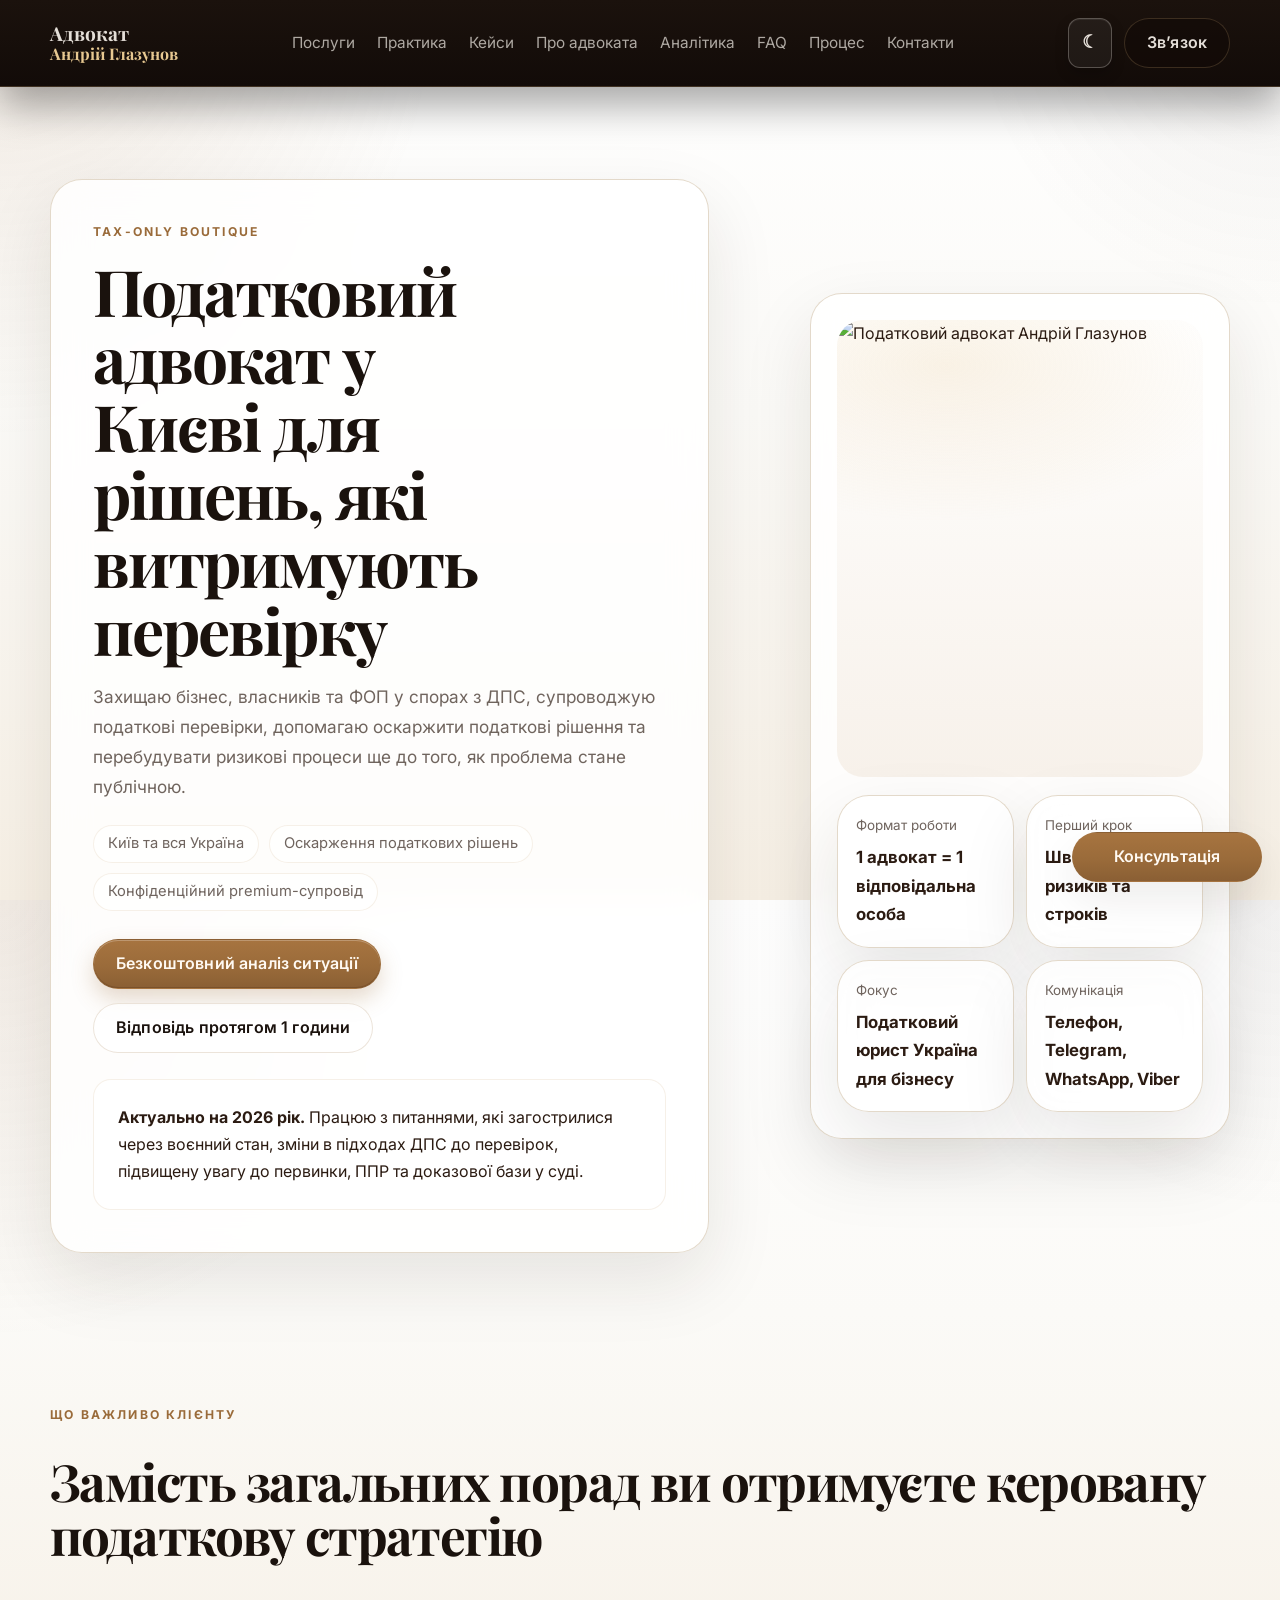
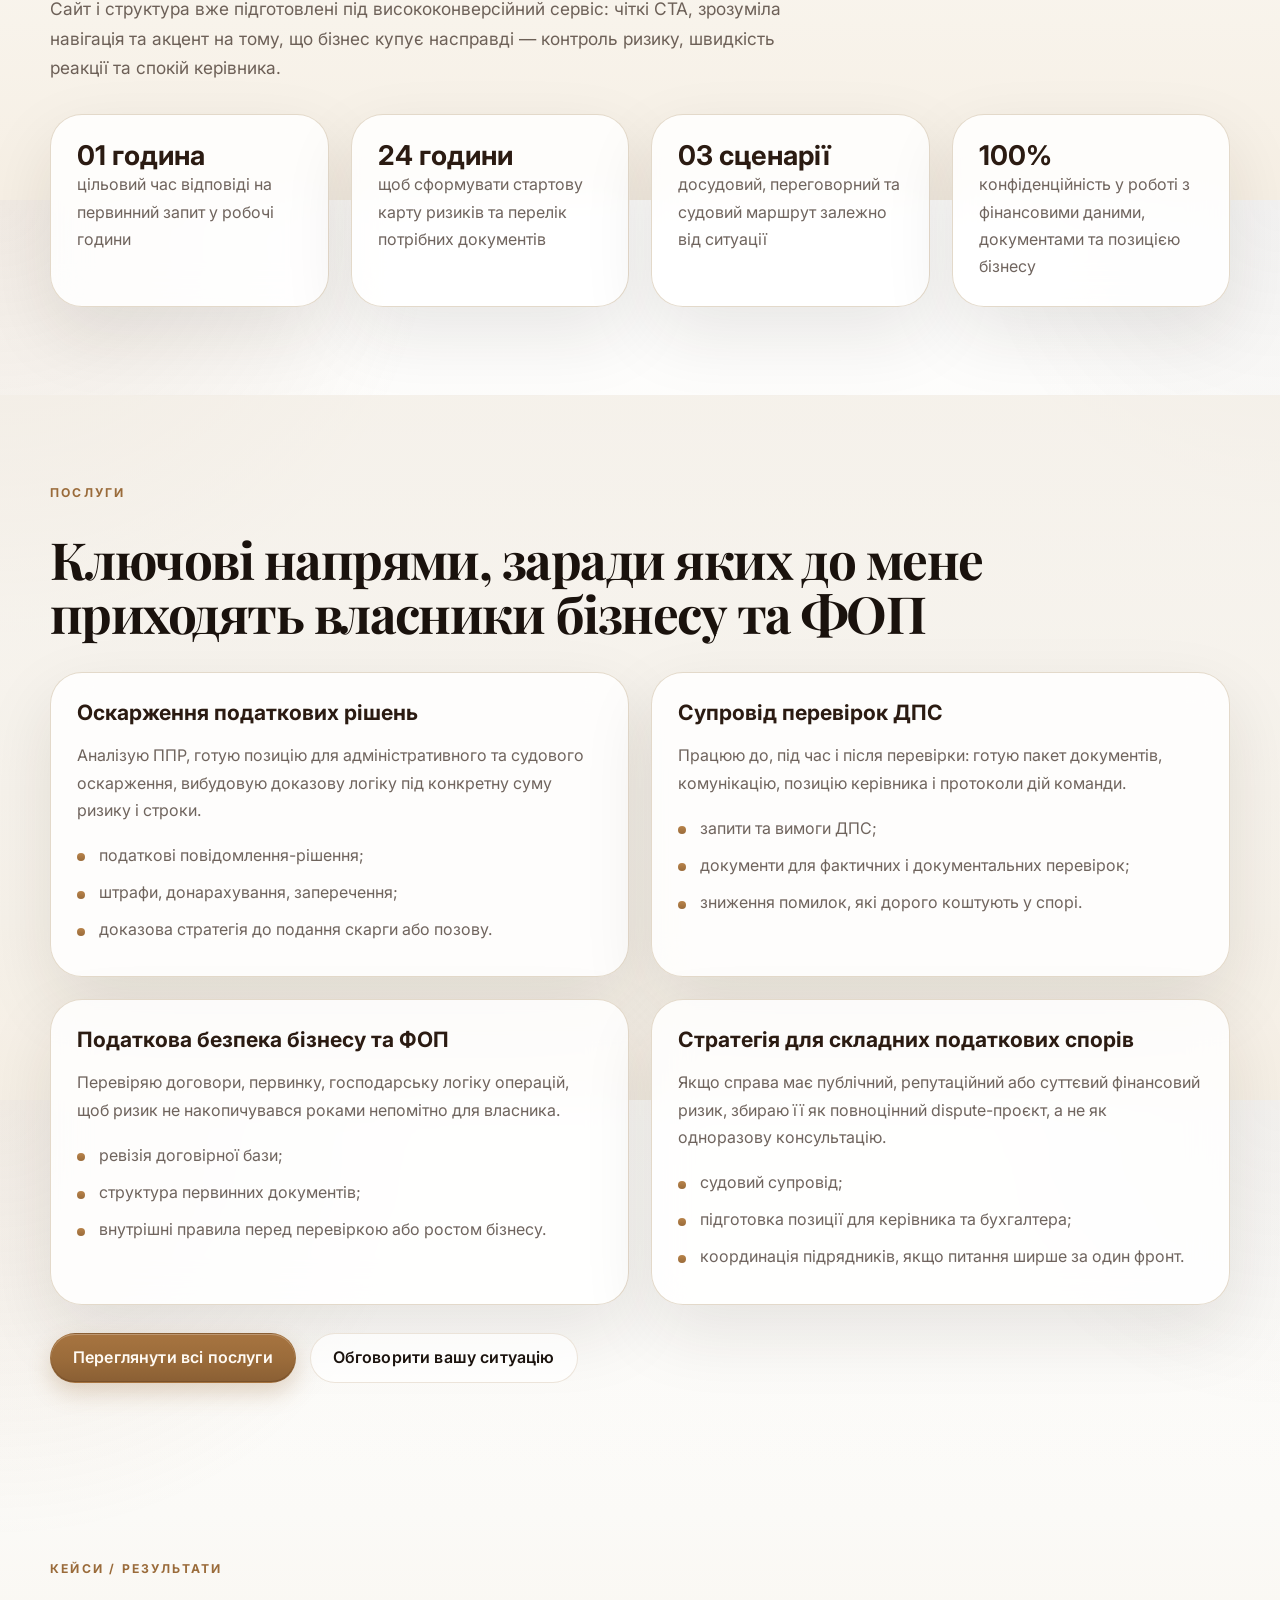
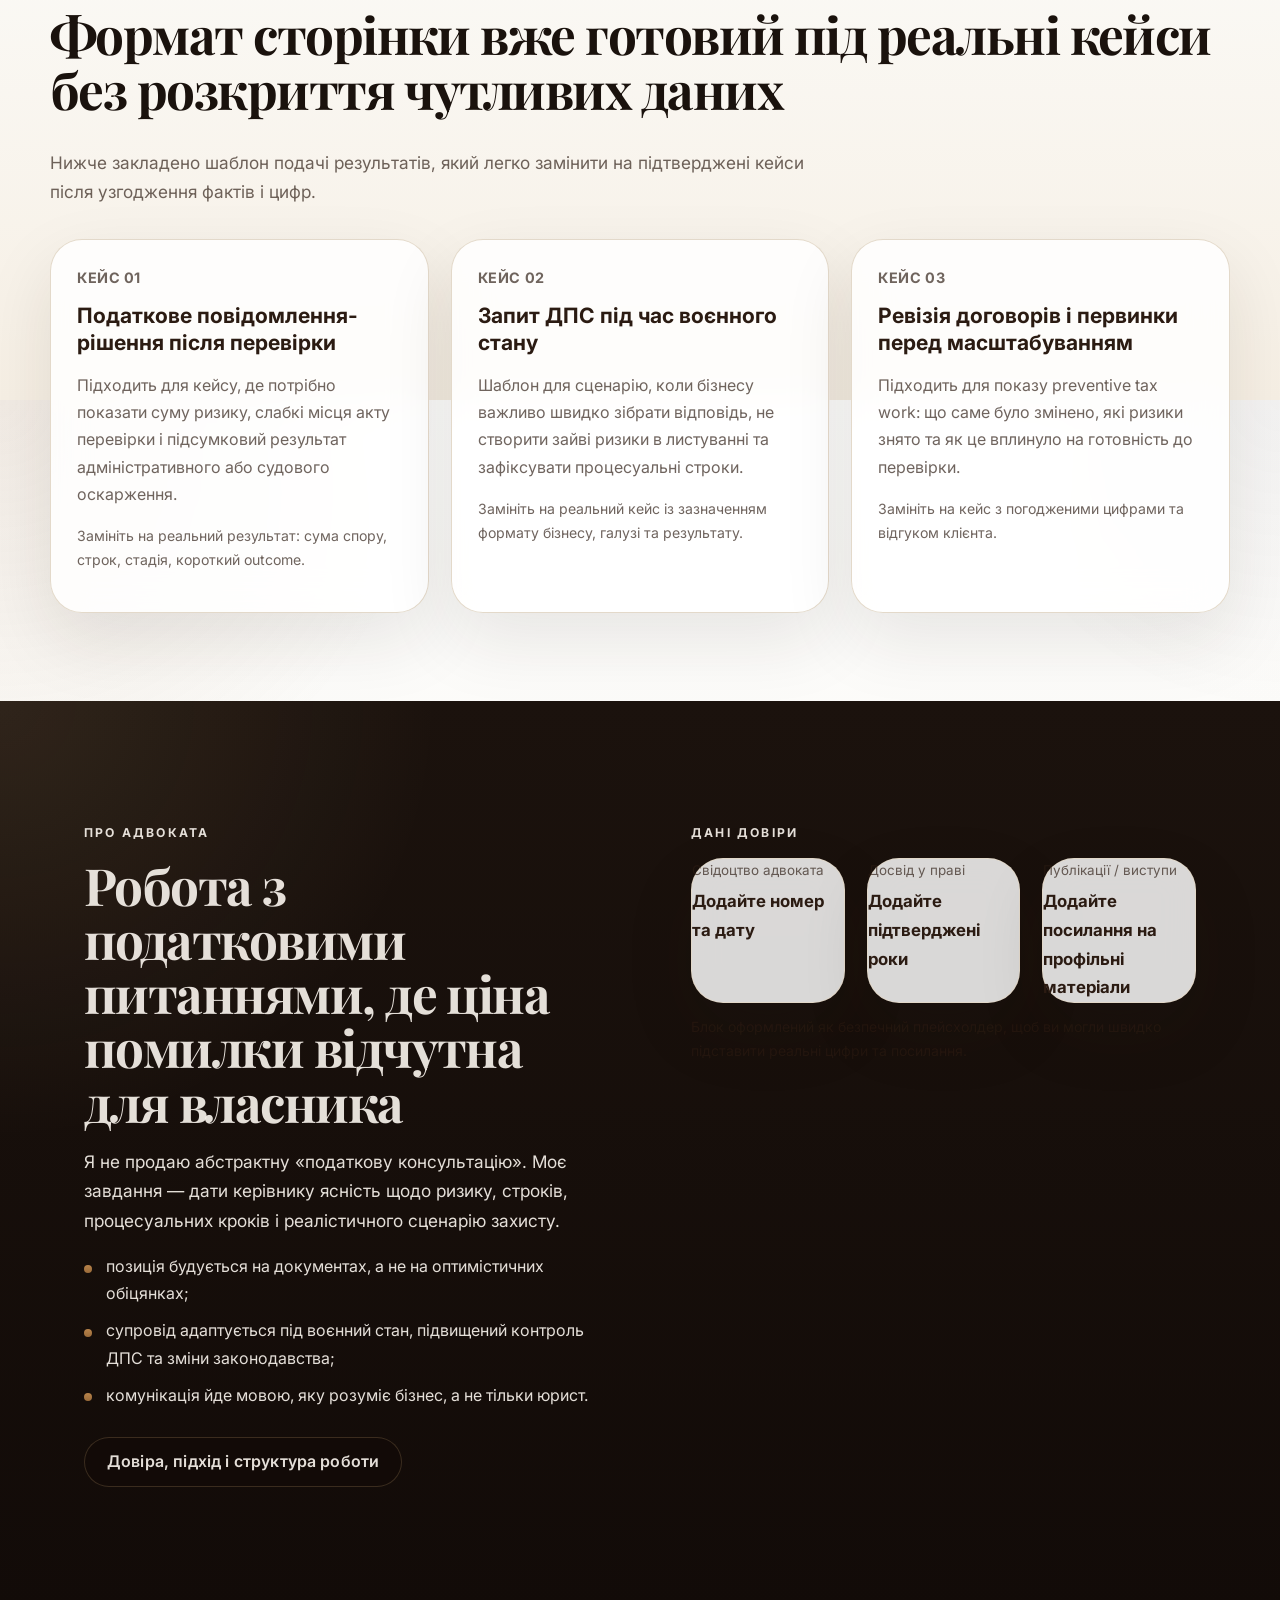
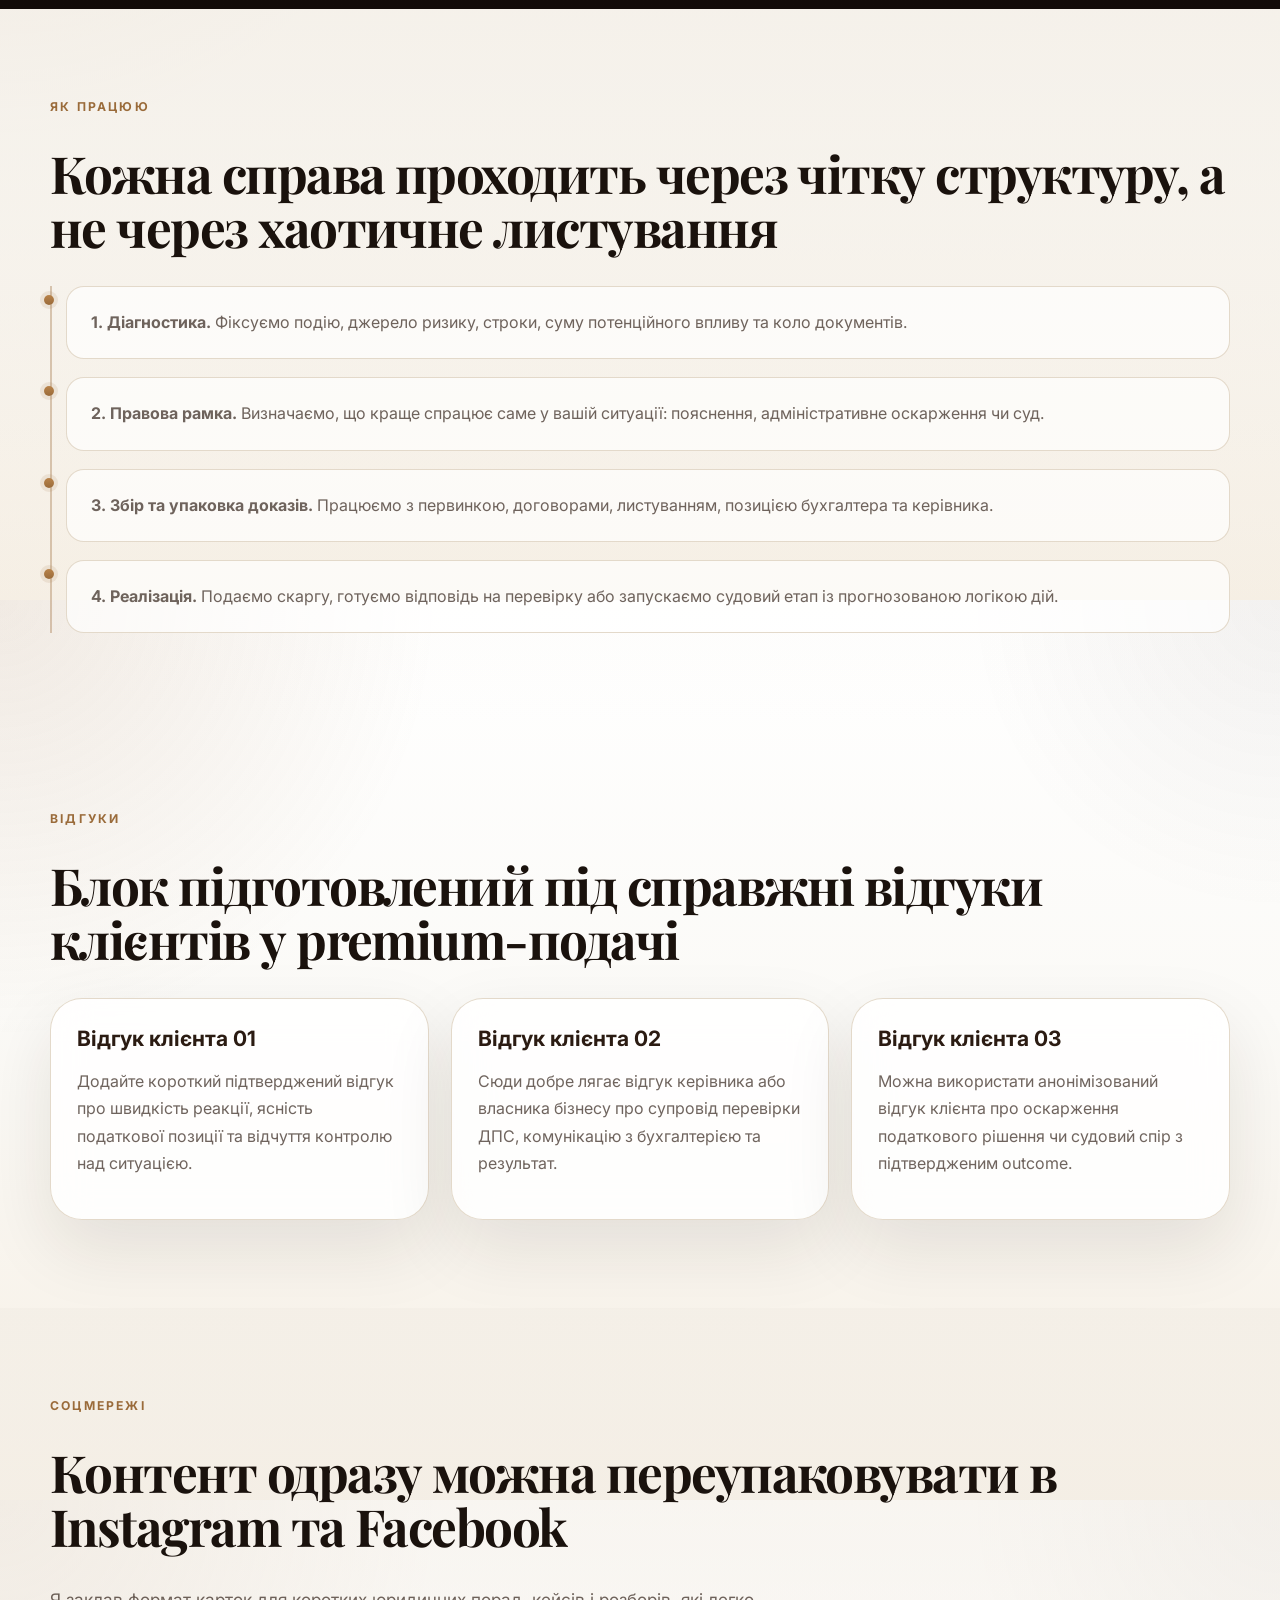
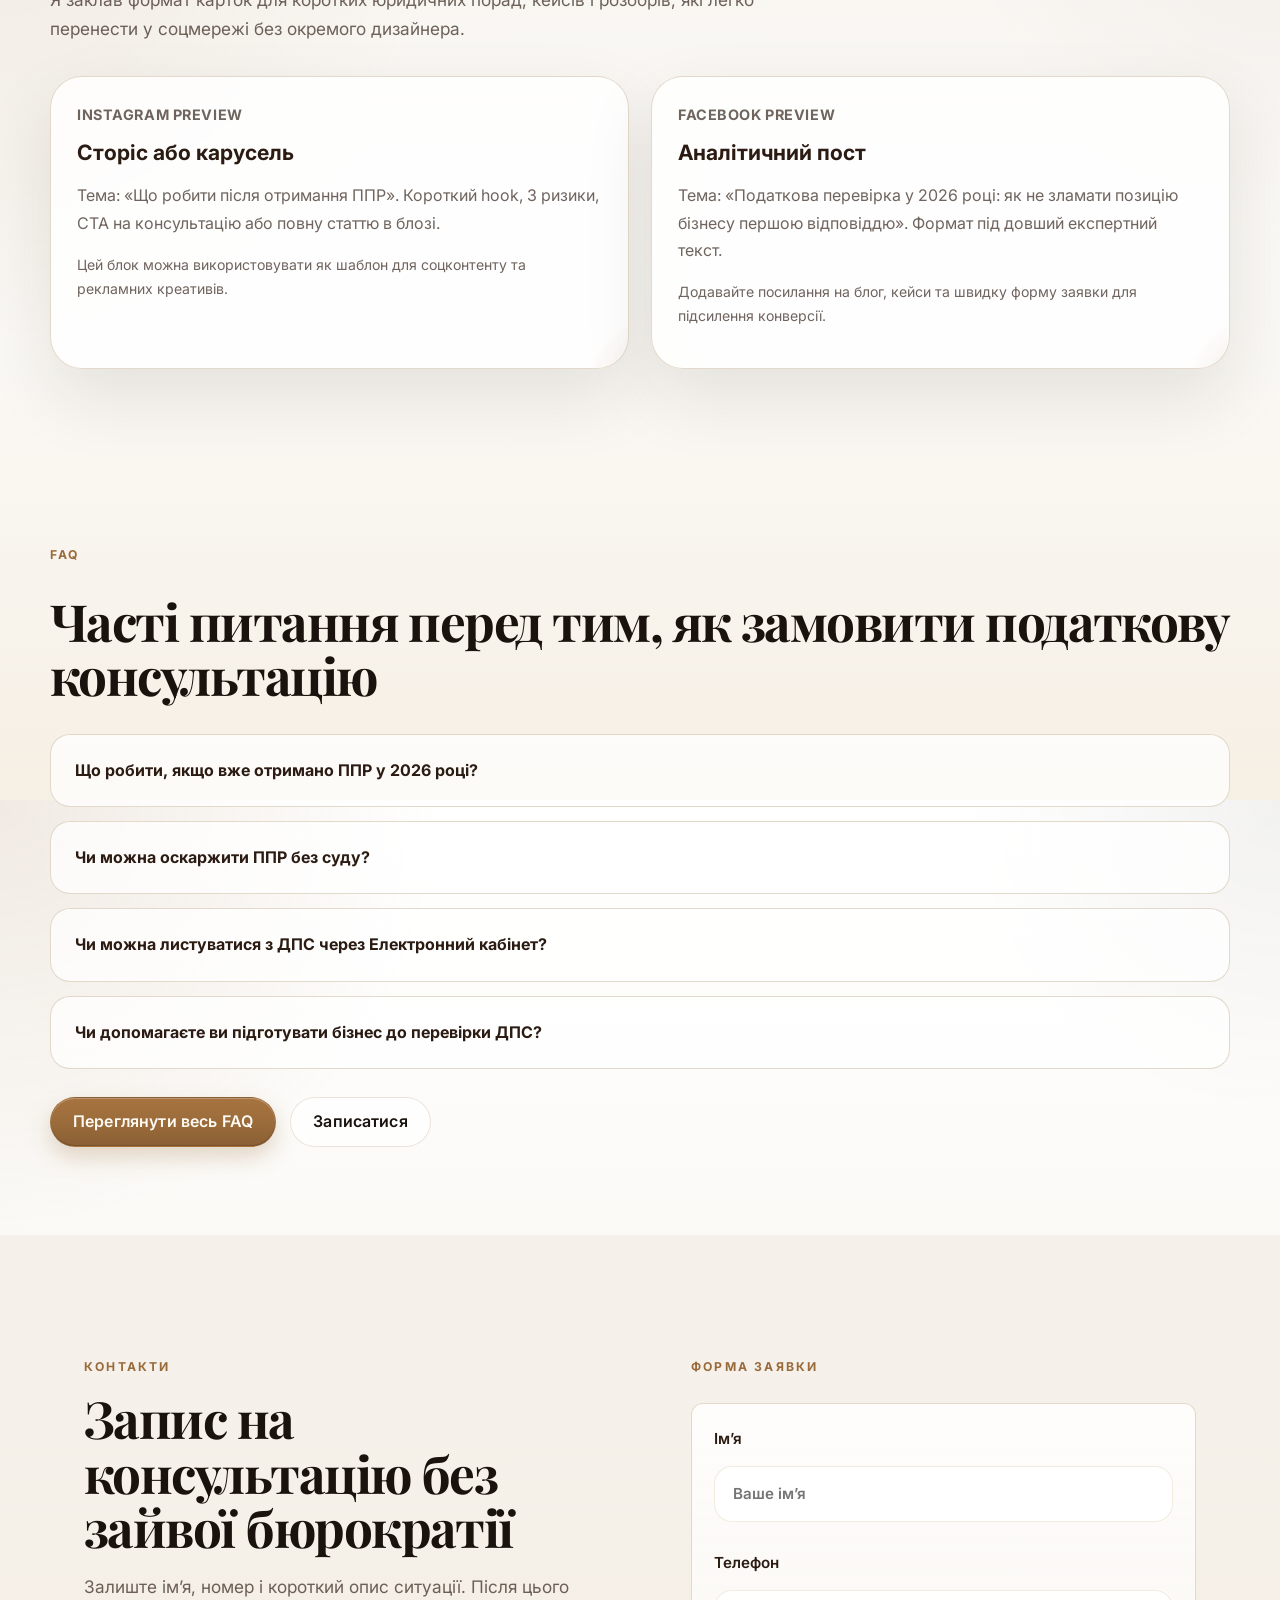
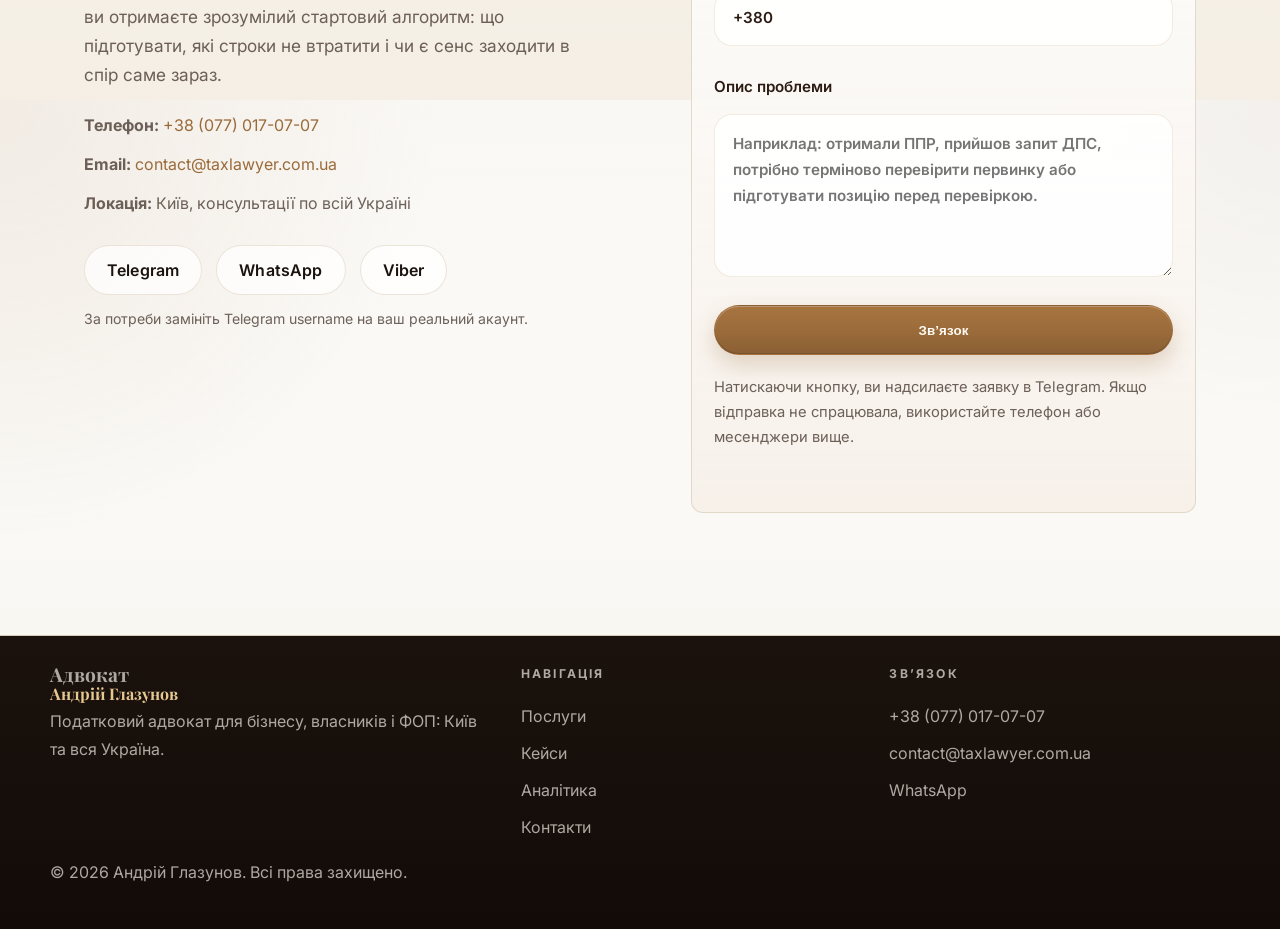
==== commit 3495ba69: "Switch form delivery to Telegram and align internal page backgrounds. Route consultation submissions" ====
--- a/index.html
+++ b/index.html
@@ -399,7 +399,7 @@
               </label>
             </div>
             <button class="btn btn-primary" type="submit">Зв’язок</button>
-            <p class="form-meta">Натискаючи кнопку, ви ініціюєте підготовку листа на email. Якщо поштовий клієнт не відкрився, використайте телефон або месенджери вище.</p>
+            <p class="form-meta">Натискаючи кнопку, ви надсилаєте заявку в Telegram. Якщо відправка не спрацювала, використайте телефон або месенджери вище.</p>
             <p class="form-note" data-form-note aria-live="polite"></p>
           </form>
         </div>
--- a/styles.css
+++ b/styles.css
@@ -1239,15 +1239,17 @@
 }
 
 .premium-site .btn-toggle {
-  width: 46px;
-  min-width: 46px;
+  width: 44px;
+  min-width: 44px;
+  height: 44px;
   padding: 0;
-  border-radius: 14px;
-  border-color: var(--header-border);
+  border-radius: 12px;
+  border-color: rgba(246, 241, 234, 0.26);
   color: var(--header-text);
-  font-size: 1.1rem;
+  font-size: 1.12rem;
+  font-weight: 700;
   line-height: 1;
-  background: var(--header-scrim);
+  background: rgba(255, 255, 255, 0.05);
   box-shadow:
     inset 0 1px 0 rgba(255, 255, 255, 0.08),
     0 6px 14px rgba(0, 0, 0, 0.2);
@@ -1257,6 +1259,22 @@
   background: rgba(231, 200, 145, 0.14);
   border-color: rgba(231, 200, 145, 0.48);
   color: #f9deb0;
+  box-shadow:
+    inset 0 1px 0 rgba(255, 255, 255, 0.12),
+    0 8px 18px rgba(0, 0, 0, 0.24);
+}
+
+.premium-site .btn-toggle:hover {
+  border-color: rgba(231, 200, 145, 0.45);
+  transform: translateY(-1px);
+  box-shadow:
+    0 10px 20px rgba(0, 0, 0, 0.24),
+    inset 0 1px 0 rgba(255, 255, 255, 0.1);
+}
+
+.premium-site .btn-toggle:focus-visible {
+  outline: 2px solid rgba(231, 200, 145, 0.55);
+  outline-offset: 2px;
 }
 
 .premium-site .btn-ghost {
@@ -1845,6 +1863,30 @@
   padding: 72px 0 40px;
 }
 
+/* Internal pages should keep the same calm background as Process. */
+.premium-site .page-hero ~ .section.section-soft {
+  background: transparent;
+}
+
+.premium-site .page-hero ~ .section .cta-banner {
+  border: 1px solid var(--line);
+  background: var(--surface);
+  color: var(--text);
+  box-shadow: var(--shadow);
+  backdrop-filter: blur(18px);
+}
+
+.premium-site .page-hero ~ .section .cta-banner h2,
+.premium-site .page-hero ~ .section .cta-banner p {
+  color: inherit;
+}
+
+.premium-site .page-hero ~ .section .cta-banner .btn-ghost {
+  color: var(--text-strong);
+  border-color: color-mix(in srgb, var(--line) 70%, transparent);
+  background: color-mix(in srgb, var(--surface-strong) 72%, transparent);
+}
+
 .premium-site .sr-only,
 .premium-site .hp-field {
   position: absolute;
